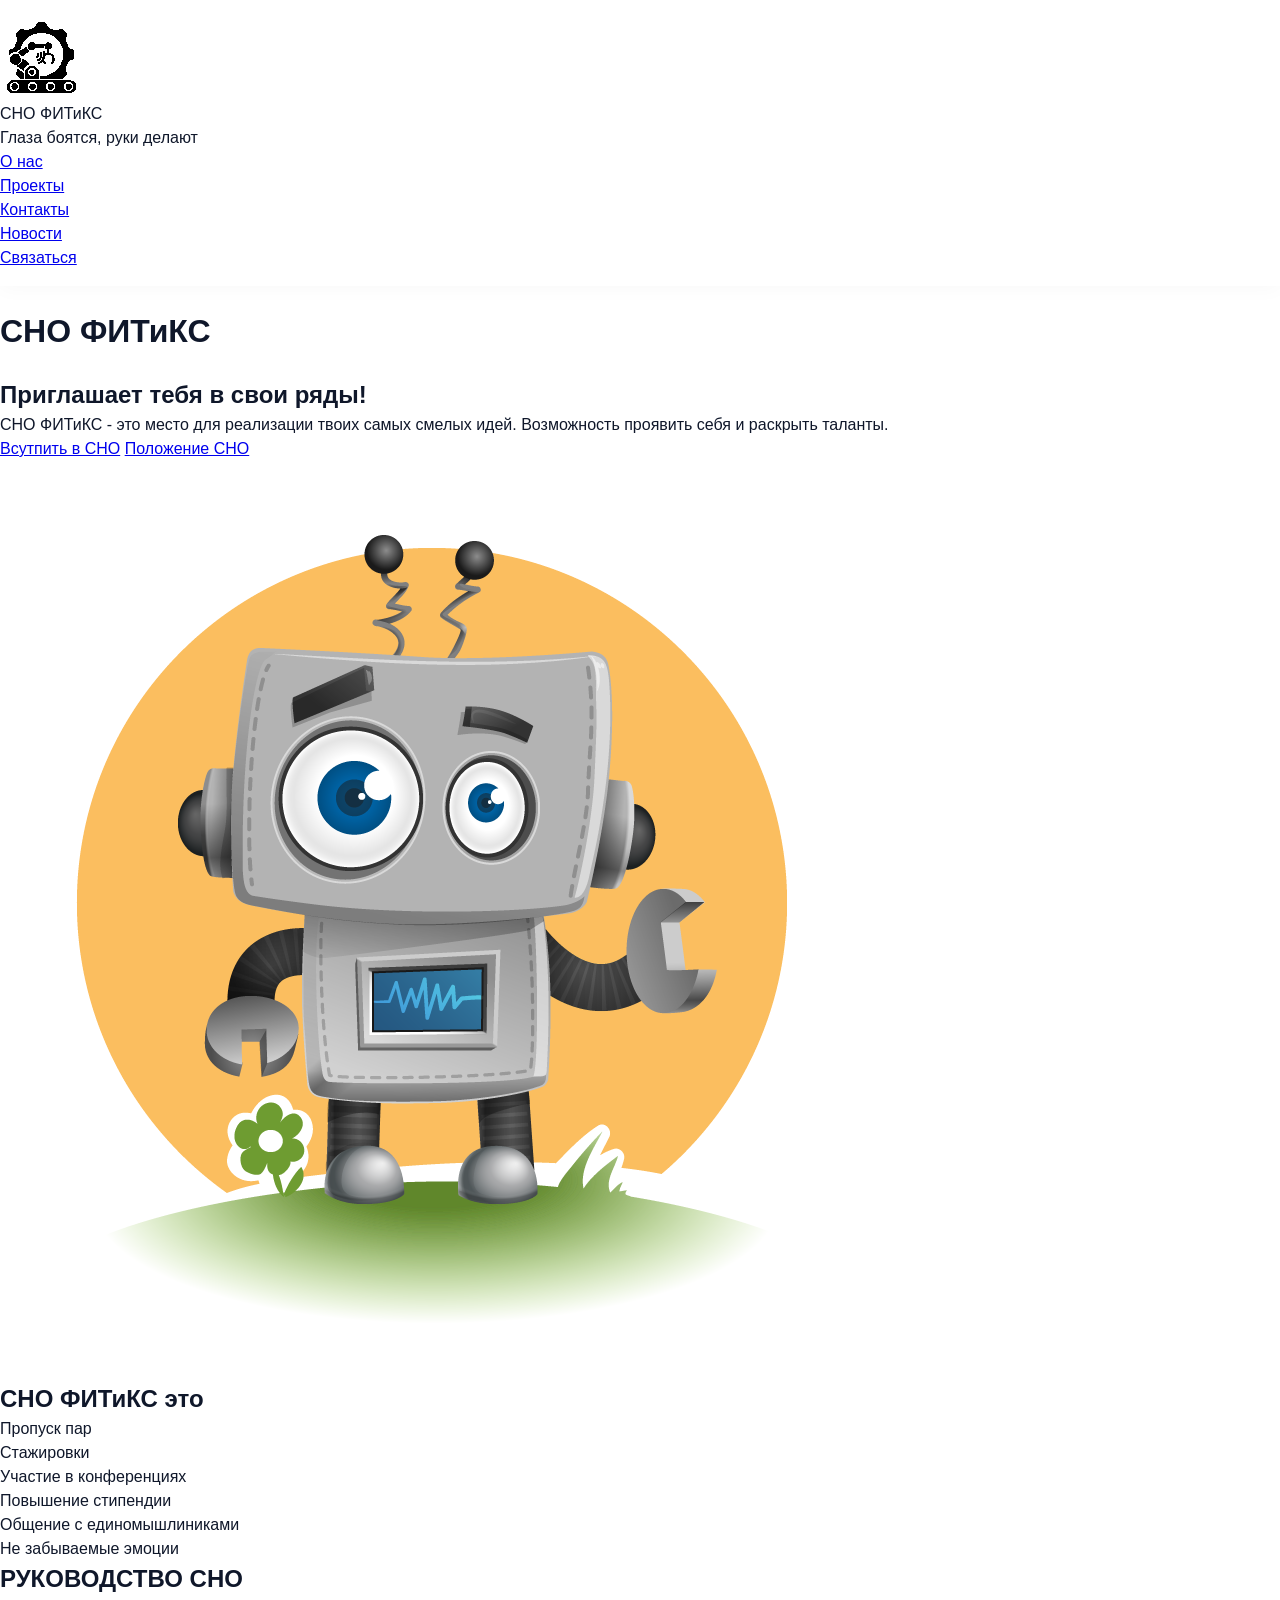
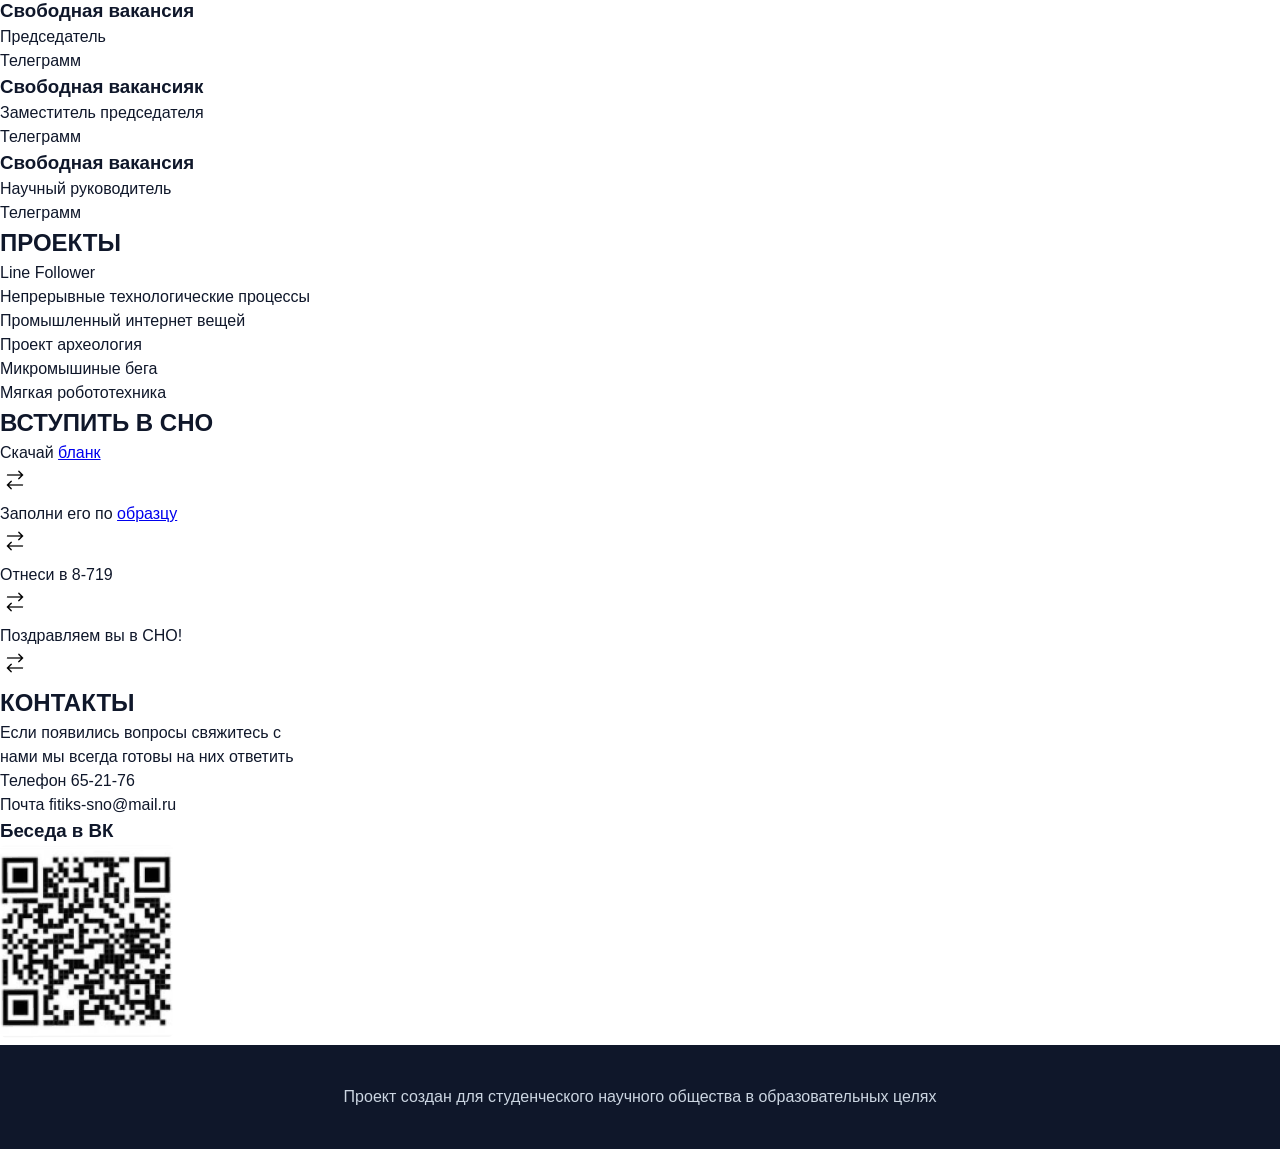
==== index.html @ ef4f088a "Update index.html" ====
<!DOCTYPE html>
<html lang="ru">
<head>
    <meta charset="UTF-8">
    <meta name="viewport" content="width=device-width, initial-scale=1.0">
    <link rel="preconnect" href="https://fonts.googleapis.com">
    <link rel="preconnect" href="https://fonts.gstatic.com" crossorigin>
    <link href="https://fonts.googleapis.com/css2?family=Roboto:wght@300;400;700&display=swap" rel="stylesheet">
    <link rel="stylesheet" href="./css/norm.css">
    <link rel="stylesheet" href="./css/style.css">
    <title>Главная</title>
</head>
<body>
    <div class="wrapper">
        <header class="header">
            <div class="header__contaier contaier">
                <div class="header__blok-logo">
                    <div class="header_blok-img">
                        <img src="./img/logo.png" alt="logo" class="header__logo">
                    </div>
                    <div class="header_blog-text">
                        <div class="header__spawn-one">СНО ФИТиКС</div>
                        <div class="header__spawn-two">Глаза боятся, руки делают</div>
                    </div>
                </div>
                <div class="header__menu" id="menu">
                      <nav class="header__nav" id="nav">
                        <ul class="header__item">
                            <li class="header__list"><a href="#aboutus" class="header__link">О нас</a></li>
                            <li class="header__list"><a href="#projects" class="header__link">Проекты</a></li>
                            <li class="header__list"><a href="#contact" class="header__link">Контакты</a></li>
                            <li class="header__list"><a href="https://vk.com/fitiks_omgtu" class="header__link">Новости</a></li>
                            <li class="header__list header__list-btn"><a href="#contact" class="header__link header__link-btn">Связаться</a></li>
                        </ul>
                      </nav>
                </div>
            </div>
        </header>
        <section class="subheader" >
            <div class="subheader__contaier contaier">
               <div class="subheader__content"> 
                <h1 class="subheader__heading-h1">СНО ФИТиКС</h1>
               <h2 class="subheader__heading-h2">Приглашает тебя в свои ряды!</h2>
               <p class="subheader__text">СНО ФИТиКС - это место для реализации твоих самых смелых идей. Возможность проявить себя и раскрыть таланты.</p>
               <div class="subheader__menu">
                <a href="#guide-sub" class="subheader__link">Всутпить в СНО</a>
                <a href="https://cloud.mail.ru/public/jK72/MTWwKhYtf" class="subheader__link subheader__sub-link">Положение СНО</a>
               </div>
            </div>
               <div class="subheader__blok-img">
                <img src="./img/Subheader/robot.png" alt="robot" class="subheader__img">
               </div>
            </div>
        </section>
        <main class="main">
            <section class="aboutus" id ="aboutus">
                <div class="aboutus__contaier contaier">
                    <h2 class="aboutus__heading-h2">СНО ФИТиКС это</h2>
                    <ul class="aboutus__item">
                        <li class="aboutus__list aboutus__list-fonsub">
                            <div class="aboutus__sub-list"> 
                                <div class="aboutus__list-text aboutus__list-texttwo aboutus__list-fonone" >Пропуск пар</div>
                                <div class="aboutus__list-text aboutus__list-textone">Стажировки</div>
                            </div>
                        </li>
                        <li class="aboutus__list aboutus__list-fonsub">
                            <div class="aboutus__sub-list"> 
                                <div class="aboutus__list-text aboutus__list-texttwo aboutus__list-fontwo" >Участие в конференциях</div>
                                <div class="aboutus__list-text aboutus__list-textone">Повышение стипендии</div>
                            </div>
                        </li>
                        <li class="aboutus__list aboutus__list-fonsub">
                            <div class="aboutus__sub-list"> 
                                <div class="aboutus__list-text aboutus__list-texttwo aboutus__list-fonhree" >Общение с единомышлиниками</div>
                                <div class="aboutus__list-text aboutus__list-textone">Не забываемые эмоции</div>
                            </div>
                        </li>
                    </div>
            </section>
            <section class="guide" id="guide">
                <div class="guide__contaier contaier">
                    <h2 class="aboutus__heading-h2 guide__heading-h2">РУКОВОДСТВО СНО</h2>
                    <ul class="guide__item">
                        <li class="guide__list">
                            <div class="guide__block-img"></div>
                            <h3 class="guide__heading-h3">Свободная вакансия</h3>
                            <div class="guide__text-name">Председатель</div>
                            <div class="guide__text-nuber">Телеграмм</div>

                        </li>
                        <li class="guide__list">
                            <div class="guide__block-img"></div>
                            <h3 class="guide__heading-h3">Свободная вакансияк</h3>
                            <div class="guide__text-name">Заместитель председателя</div>
                            <div class="guide__text-nuber">Телеграмм </div>
                        </li>
                        <li class="guide__list">
                            <div class="guide__block-img"></div>
                            <h3 class="guide__heading-h3">Свободная вакансия</h3>
                            <div class="guide__text-name">Научный руководитель</div>
                            <div class="guide__text-nuber">Телеграмм </div>
                        </li>
                    </ul>
                </div>
            </section>
            <section class="projects" id = "projects">
                <div class="projects__contaier contaier">
                    <h2 class="aboutus__heading-h2 projects__heading-h2">ПРОЕКТЫ</h2>
                    <ul class="projects__item">
                        <li class="projects__list">
                            <div class="projects__list-blok projects__list-blok-one">
                                Line Follower
                            </div>
                        </li>
                        <li class="projects__list">
                            <div class="projects__list-blok projects__list-blok-two">
                                Непрерывные технологические процессы
                            </div>
                        </li>
                        <li class="projects__list">
                            <div class="projects__list-blok projects__list-blok-three">
                                Промышленный интернет вещей
                            </div>
                        </li>
                        <li class="projects__list">
                            <div class="projects__list-blok projects__list-blok-four">
                                Проект археология
                            </div>
                        </li>
                        <li class="projects__list">
                            <div class="projects__list-blok projects__list-blok-five">
                                Микромышиные бега
                            </div>
                        </li>
                        <li class="projects__list">
                            <div class="projects__list-blok projects__list-blok-six">
                                Мягкая робототехника
                            </div>
                        </li>
                    </ul>

                </div>
            </section>
            <section class="guide-sub" id="guide-sub">
                <div class="contaier">
                    <h2 class="aboutus__heading-h2 guide-sub__heading-h2">ВСТУПИТЬ В СНО</h2>
                </div>
                <div class="guide-sub__nav">
                    <div class="guide-sub__blok">
                        <div class="guide-sub__subblok guide__subblock-one">
                            <div class="guide-sub__contaier contaier">
                                <div class="guide-sub__text">
                                    Скачай <a href="https://cloud.mail.ru/public/3ztb/wz8PmjiMn" class="guide-sub__spawn guide-sub__spawn-anim">бланк</a>   
                                </div>
                                <div class="guide-sub__blok-img">
                                    <img src="./icon/right-left.png" alt="swap" class="guide-sub__img">
                                </div>
                            </div>
                        </div>
                    </div>
                    <div class="guide-sub__blok guide__block-two">
                        <div class="guide-sub__subblok  guide__subblock-two">
                            <div class="guide-sub__contaier contaier">
                                <div class="guide-sub__text">
                                    Заполни его по <a href="https://cloud.mail.ru/public/dGx5/VdKFzLBAL" class="guide-sub__spawn guide-sub__spawn-anim">образцу</a>
                                </div>
                                <div class="guide-sub__blok-img-two">
                                    <img src="./icon/right-left.png" alt="swap" class="guide-sub__img">
                                </div>
                            </div>
                        </div>
                    </div>
                    <div class="guide-sub__blok">
                        <div class="guide-sub__subblok guide__subblock-one">
                            <div class="guide-sub__contaier contaier">
                                <div class="guide-sub__text">
                                    Отнеси в <spawn class="guide-sub__spawn guide-sub__spawn">8-719</spawn>   
                                </div>
                                <div class="guide-sub__blok-img">
                                    <img src="./icon/right-left.png" alt="swap" class="guide-sub__img">
                                </div>
                            </div>
                        </div>
                    </div>
                    <div class="guide-sub__blok guide__block-two">
                        <div class="guide-sub__subblok guide__subblock-two">
                            <div class="guide-sub__contaier contaier">
                                <div class="guide-sub__text">
                                    Поздравляем вы <spawn class="guide-sub__spawn"> в СНО!</spawn>  
                                </div>
                                <div class="guide-sub__blok-img-two">
                                    <img src="./icon/right-left.png" alt="swap" class="guide-sub__img">
                                </div>
                            </div>
                        </div>
                    </div>
                </div>
            </section>
            <section class="contact" id ="contact">
                <div class="contact__contaier contaier">
                    <h2 class="aboutus__heading-h2 contact__heading-h2">КОНТАКТЫ</h2>
                    <p class="contact__text">Если появились вопросы свяжитесь с<br> нами мы всегда готовы на них ответить</p>
                    <div class="contact__text">Телефон 65-21-76</div>
                    <div class="contact__text">Почта fitiks-sno@mail.ru</div>
                    <h3 class="contact__heading-h3">Беседа в ВК</h3>
                    <div class="contact__blok-img">
                        <img src="./img/Link.png" alt="link" class="contact__img">
                    </div>
                </div>
            </section>
        </main>
        <footer class="footer">
            <div class="footer__contaier contaier">
                <div class="footer__text">Проект создан для студенческого научного общества в образовательных целях</div>
            </div>
        </footer> 
    </div>
    <script src="./js/script.js"></script>
</body>
</html>
---- css/norm.css ----
/*! normalize.css v8.0.1 | MIT License | github.com/necolas/normalize.css */

/* Document
   ========================================================================== */

/**
 * 1. Correct the line height in all browsers.
 * 2. Prevent adjustments of font size after orientation changes in iOS.
 */

 html {
    line-height: 1.15; /* 1 */
    -webkit-text-size-adjust: 100%; /* 2 */
  }
  
  /* Sections
     ========================================================================== */
  
  /**
   * Remove the margin in all browsers.
   */
  
  body {
    margin: 0;
  }
  
  /**
   * Render the `main` element consistently in IE.
   */
  
  main {
    display: block;
  }
  
  /**
   * Correct the font size and margin on `h1` elements within `section` and
   * `article` contexts in Chrome, Firefox, and Safari.
   */
  
  h1 {
    font-size: 2em;
    margin: 0.67em 0;
  }
  
  /* Grouping content
     ========================================================================== */
  
  /**
   * 1. Add the correct box sizing in Firefox.
   * 2. Show the overflow in Edge and IE.
   */
  
  hr {
    box-sizing: content-box; /* 1 */
    height: 0; /* 1 */
    overflow: visible; /* 2 */
  }
  
  /**
   * 1. Correct the inheritance and scaling of font size in all browsers.
   * 2. Correct the odd `em` font sizing in all browsers.
   */
  
  pre {
    font-family: monospace, monospace; /* 1 */
    font-size: 1em; /* 2 */
  }
  
  /* Text-level semantics
     ========================================================================== */
  
  /**
   * Remove the gray background on active links in IE 10.
   */
  
  a {
    background-color: transparent;
  }
  
  /**
   * 1. Remove the bottom border in Chrome 57-
   * 2. Add the correct text decoration in Chrome, Edge, IE, Opera, and Safari.
   */
  
  abbr[title] {
    border-bottom: none; /* 1 */
    text-decoration: underline; /* 2 */
    text-decoration: underline dotted; /* 2 */
  }
  
  /**
   * Add the correct font weight in Chrome, Edge, and Safari.
   */
  
  b,
  strong {
    font-weight: bolder;
  }
  
  /**
   * 1. Correct the inheritance and scaling of font size in all browsers.
   * 2. Correct the odd `em` font sizing in all browsers.
   */
  
  code,
  kbd,
  samp {
    font-family: monospace, monospace; /* 1 */
    font-size: 1em; /* 2 */
  }
  
  /**
   * Add the correct font size in all browsers.
   */
  
  small {
    font-size: 80%;
  }
  
  /**
   * Prevent `sub` and `sup` elements from affecting the line height in
   * all browsers.
   */
  
  sub,
  sup {
    font-size: 75%;
    line-height: 0;
    position: relative;
    vertical-align: baseline;
  }
  
  sub {
    bottom: -0.25em;
  }
  
  sup {
    top: -0.5em;
  }
  
  /* Embedded content
     ========================================================================== */
  
  /**
   * Remove the border on images inside links in IE 10.
   */
  
  img {
    border-style: none;
  }
  
  /* Forms
     ========================================================================== */
  
  /**
   * 1. Change the font styles in all browsers.
   * 2. Remove the margin in Firefox and Safari.
   */
  
  button,
  input,
  optgroup,
  select,
  textarea {
    font-family: inherit; /* 1 */
    font-size: 100%; /* 1 */
    line-height: 1.15; /* 1 */
    margin: 0; /* 2 */
  }
  
  /**
   * Show the overflow in IE.
   * 1. Show the overflow in Edge.
   */
  
  button,
  input { /* 1 */
    overflow: visible;
  }
  
  /**
   * Remove the inheritance of text transform in Edge, Firefox, and IE.
   * 1. Remove the inheritance of text transform in Firefox.
   */
  
  button,
  select { /* 1 */
    text-transform: none;
  }
  
  /**
   * Correct the inability to style clickable types in iOS and Safari.
   */
  
  button,
  [type="button"],
  [type="reset"],
  [type="submit"] {
    -webkit-appearance: button;
  }
  
  /**
   * Remove the inner border and padding in Firefox.
   */
  
  button::-moz-focus-inner,
  [type="button"]::-moz-focus-inner,
  [type="reset"]::-moz-focus-inner,
  [type="submit"]::-moz-focus-inner {
    border-style: none;
    padding: 0;
  }
  
  /**
   * Restore the focus styles unset by the previous rule.
   */
  
  button:-moz-focusring,
  [type="button"]:-moz-focusring,
  [type="reset"]:-moz-focusring,
  [type="submit"]:-moz-focusring {
    outline: 1px dotted ButtonText;
  }
  
  /**
   * Correct the padding in Firefox.
   */
  
  fieldset {
    padding: 0.35em 0.75em 0.625em;
  }
  
  /**
   * 1. Correct the text wrapping in Edge and IE.
   * 2. Correct the color inheritance from `fieldset` elements in IE.
   * 3. Remove the padding so developers are not caught out when they zero out
   *    `fieldset` elements in all browsers.
   */
  
  legend {
    box-sizing: border-box; /* 1 */
    color: inherit; /* 2 */
    display: table; /* 1 */
    max-width: 100%; /* 1 */
    padding: 0; /* 3 */
    white-space: normal; /* 1 */
  }
  
  /**
   * Add the correct vertical alignment in Chrome, Firefox, and Opera.
   */
  
  progress {
    vertical-align: baseline;
  }
  
  /**
   * Remove the default vertical scrollbar in IE 10+.
   */
  
  textarea {
    overflow: auto;
  }
  
  /**
   * 1. Add the correct box sizing in IE 10.
   * 2. Remove the padding in IE 10.
   */
  
  [type="checkbox"],
  [type="radio"] {
    box-sizing: border-box; /* 1 */
    padding: 0; /* 2 */
  }
  
  /**
   * Correct the cursor style of increment and decrement buttons in Chrome.
   */
  
  [type="number"]::-webkit-inner-spin-button,
  [type="number"]::-webkit-outer-spin-button {
    height: auto;
  }
  
  /**
   * 1. Correct the odd appearance in Chrome and Safari.
   * 2. Correct the outline style in Safari.
   */
  
  [type="search"] {
    -webkit-appearance: textfield; /* 1 */
    outline-offset: -2px; /* 2 */
  }
  
  /**
   * Remove the inner padding in Chrome and Safari on macOS.
   */
  
  [type="search"]::-webkit-search-decoration {
    -webkit-appearance: none;
  }
  
  /**
   * 1. Correct the inability to style clickable types in iOS and Safari.
   * 2. Change font properties to `inherit` in Safari.
   */
  
  ::-webkit-file-upload-button {
    -webkit-appearance: button; /* 1 */
    font: inherit; /* 2 */
  }
  
  /* Interactive
     ========================================================================== */
  
  /*
   * Add the correct display in Edge, IE 10+, and Firefox.
   */
  
  details {
    display: block;
  }
  
  /*
   * Add the correct display in all browsers.
   */
  
  summary {
    display: list-item;
  }
  
  /* Misc
     ========================================================================== */
  
  /**
   * Add the correct display in IE 10+.
   */
  
  template {
    display: none;
  }
  
  /**
   * Add the correct display in IE 10.
   */
  
  [hidden] {
    display: none;
  }
---- css/style.css ----
/* ----- RESET & GLOBAL ----- */
* {
    margin: 0;
    padding: 0;
    box-sizing: border-box;
}

html {
    scroll-behavior: smooth;
}

body {
    font-family: 'Inter', sans-serif;
    background: #ffffff;
    color: #0f172a;
    line-height: 1.5;
    overflow-x: hidden;
}

.container {
    max-width: 1280px;
    margin: 0 auto;
    padding: 0 24px;
}

.wrapper {
    display: flex;
    flex-direction: column;
    min-height: 100vh;
}

/* ----- HEADER (sticky + burger) ----- */
.header {
    position: sticky;
    top: 0;
    z-index: 1000;
    background: rgba(255, 255, 255, 0.96);
    backdrop-filter: blur(8px);
    box-shadow: 0 2px 20px rgba(0, 0, 0, 0.03);
    padding: 16px 0;
}

.header .container {
    display: flex;
    align-items: center;
    justify-content: space-between;
}

.logo-wrapper {
    display: flex;
    align-items: center;
    gap: 12px;
}

.logo-icon {
    background: #f2af2c;
    width: 48px;
    height: 48px;
    border-radius: 30px;
    display: flex;
    align-items: center;
    justify-content: center;
    font-size: 24px;
    color: #0f172a;
    box-shadow: 0 6px 12px -6px rgba(0, 0, 0, 0.1);
}

.logo-text h1 {
    font-size: 1.5rem;
    font-weight: 700;
    letter-spacing: -0.3px;
}

.logo-text p {
    font-size: 0.75rem;
    font-weight: 500;
    color: #475569;
}

.nav-menu {
    display: flex;
    gap: 28px;
    align-items: center;
}

.nav-link {
    font-weight: 500;
    color: #1e293b;
    font-size: 1rem;
    transition: 0.2s;
}

.nav-link:hover {
    color: #f2af2c;
}

.nav-link.cta {
    background: #f2af2c;
    padding: 8px 20px;
    border-radius: 40px;
    color: #0f172a;
    font-weight: 600;
    box-shadow: 0 2px 6px rgba(0, 0, 0, 0.05);
}

.nav-link.cta:hover {
    background: #e09d1a;
    transform: translateY(-2px);
}

/* burger */
.burger {
    display: none;
    flex-direction: column;
    cursor: pointer;
    gap: 5px;
}

.burger span {
    width: 26px;
    height: 2.5px;
    background: #0f172a;
    border-radius: 4px;
    transition: 0.2s;
}

/* hero */
.hero {
    background: linear-gradient(135deg, #fef9f0 0%, #f2f7fc 100%);
    padding: 60px 0 50px;
}

.hero-grid {
    display: flex;
    align-items: center;
    gap: 48px;
    flex-wrap: wrap;
}

.hero-content {
    flex: 1.2;
}

.hero-badge {
    background: rgba(242, 175, 44, 0.15);
    display: inline-block;
    padding: 6px 16px;
    border-radius: 40px;
    font-size: 0.85rem;
    font-weight: 600;
    color: #b87c10;
    margin-bottom: 20px;
}

.hero-content h1 {
    font-size: 3.5rem;
    font-weight: 800;
    background: linear-gradient(135deg, #0f172a, #334155);
    -webkit-background-clip: text;
    background-clip: text;
    color: transparent;
    margin-bottom: 12px;
}

.hero-content h2 {
    font-size: 1.8rem;
    font-weight: 600;
    margin-bottom: 20px;
    color: #1e293b;
}

.hero-text {
    max-width: 500px;
    color: #334155;
    margin-bottom: 32px;
    font-size: 1.05rem;
}

.btn-group {
    display: flex;
    flex-wrap: wrap;
    gap: 16px;
}

.btn {
    display: inline-block;
    padding: 12px 28px;
    border-radius: 40px;
    font-weight: 600;
    transition: 0.2s;
}

.btn-primary {
    background: #f2af2c;
    color: #0f172a;
    box-shadow: 0 4px 8px rgba(0, 0, 0, 0.05);
}

.btn-primary:hover {
    background: #e09d1a;
    transform: translateY(-3px);
    box-shadow: 0 12px 20px -8px rgba(242, 175, 44, 0.4);
}

.btn-outline {
    border: 2px solid #cbd5e1;
    color: #1e293b;
    background: white;
}

.btn-outline:hover {
    border-color: #f2af2c;
    background: rgba(242, 175, 44, 0.05);
}

.hero-image {
    flex: 0.9;
    text-align: center;
}

.hero-image img {
    max-width: 100%;
    filter: drop-shadow(0 20px 25px -12px rgba(0, 0, 0, 0.15));
}

/* section titles */
.section {
    padding: 80px 0;
}

.section-wrap {
    text-align: center;
    margin-bottom: 48px;
}

.section-title {
    font-size: 2.2rem;
    font-weight: 700;
    display: inline-block;
    padding-bottom: 12px;
    position: relative;
}

.section-title::after {
    content: '';
    position: absolute;
    bottom: 0;
    left: 50%;
    transform: translateX(-50%);
    width: 70px;
    height: 4px;
    background: #f2af2c;
    border-radius: 4px;
}

/* flip cards */
.cards-grid {
    display: flex;
    flex-wrap: wrap;
    gap: 30px;
    justify-content: center;
}

.flip-card {
    background-color: transparent;
    width: 100%;
    max-width: 340px;
    height: 380px;
    perspective: 1200px;
    cursor: pointer;
}

.flip-inner {
    position: relative;
    width: 100%;
    height: 100%;
    transition: transform 0.5s cubic-bezier(0.23, 1, 0.32, 1);
    transform-style: preserve-3d;
    border-radius: 32px;
}

.flip-card:hover .flip-inner {
    transform: rotateY(180deg);
}

.flip-front, .flip-back {
    position: absolute;
    width: 100%;
    height: 100%;
    backface-visibility: hidden;
    border-radius: 32px;
    display: flex;
    flex-direction: column;
    align-items: center;
    justify-content: center;
    text-align: center;
    padding: 24px;
    box-shadow: 0 20px 30px -12px rgba(0, 0, 0, 0.1);
}

.flip-front {
    background-size: cover;
    background-position: center;
    color: white;
    font-weight: 700;
    font-size: 1.5rem;
    text-shadow: 0 2px 10px rgba(0, 0, 0, 0.5);
}

.flip-front span {
    background: rgba(0, 0, 0, 0.55);
    padding: 12px 20px;
    border-radius: 48px;
    backdrop-filter: blur(4px);
}

.flip-back {
    background: linear-gradient(145deg, #ffffff, #fef7e8);
    transform: rotateY(180deg);
    color: #1e293b;
    gap: 12px;
}

.flip-back i {
    font-size: 2.5rem;
    color: #f2af2c;
    margin-bottom: 8px;
}

/* guide section */
.guide-section {
    background: #f8fafc;
    border-radius: 48px;
    margin: 0 0 40px 0;
}

.guide-grid {
    display: flex;
    flex-wrap: wrap;
    gap: 40px;
    justify-content: center;
}

.guide-card {
    background: white;
    border-radius: 36px;
    padding: 32px 20px;
    text-align: center;
    width: 260px;
    transition: 0.25s;
    box-shadow: 0 8px 20px rgba(0, 0, 0, 0.03);
    border: 1px solid #eef2ff;
}

.guide-card:hover {
    transform: translateY(-8px);
    box-shadow: 0 20px 30px -12px rgba(0, 0, 0, 0.1);
}

.avatar-placeholder {
    width: 110px;
    height: 110px;
    background: #eef2ff;
    border-radius: 100%;
    margin: 0 auto 20px;
    display: flex;
    align-items: center;
    justify-content: center;
    color: #94a3b8;
}

.guide-role {
    font-weight: 500;
    margin: 12px 0 16px;
    color: #475569;
}

.guide-contact {
    display: inline-flex;
    align-items: center;
    gap: 8px;
    background: #eef2ff;
    padding: 8px 16px;
    border-radius: 40px;
    color: #0f172a;
    font-size: 0.85rem;
    font-weight: 500;
}

.guide-contact:hover {
    background: #f2af2c;
    color: white;
}

/* projects grid */
.projects-grid {
    display: flex;
    flex-wrap: wrap;
    gap: 30px;
    justify-content: center;
}

.project-card {
    background: white;
    border-radius: 28px;
    padding: 32px 20px;
    width: 300px;
    text-align: center;
    transition: 0.25s;
    border: 1px solid #f1f5f9;
    box-shadow: 0 4px 12px rgba(0, 0, 0, 0.02);
}

.project-card i {
    font-size: 2.8rem;
    color: #f2af2c;
    margin-bottom: 20px;
}

.project-card h3 {
    font-size: 1.35rem;
    margin-bottom: 12px;
}

.project-card:hover {
    transform: translateY(-6px);
    box-shadow: 0 20px 25px -12px rgba(0, 0, 0, 0.1);
    border-color: #f2af2c30;
}

/* steps to join */
.join-steps {
    background: linear-gradient(120deg, #fff6e8, #ffffff);
    border-radius: 48px;
    margin: 20px 0;
}

.steps-sub {
    text-align: center;
    font-size: 1.1rem;
    color: #475569;
    margin-top: 8px;
}

.steps-container {
    display: flex;
    flex-wrap: wrap;
    justify-content: center;
    gap: 40px;
    margin-top: 40px;
}

.step-item {
    background: white;
    border-radius: 32px;
    padding: 30px 20px;
    text-align: center;
    width: 240px;
    position: relative;
    box-shadow: 0 10px 20px -5px rgba(0, 0, 0, 0.05);
    transition: 0.2s;
}

.step-number {
    position: absolute;
    top: -15px;
    left: -15px;
    background: #f2af2c;
    width: 40px;
    height: 40px;
    border-radius: 40px;
    display: flex;
    align-items: center;
    justify-content: center;
    font-weight: 800;
    font-size: 1.3rem;
    color: #0f172a;
    box-shadow: 0 4px 8px rgba(0, 0, 0, 0.1);
}

.step-item i {
    font-size: 2.4rem;
    color: #f2af2c;
    margin: 16px 0;
}

.step-item h3 {
    margin-bottom: 12px;
}

.step-link {
    color: #f2af2c;
    font-weight: 600;
    border-bottom: 2px solid transparent;
}

.step-link:hover {
    border-bottom-color: #f2af2c;
}

/* contact */
.contact-container {
    text-align: center;
}

.contact-text {
    font-size: 1.1rem;
    margin-bottom: 30px;
    color: #334155;
}

.contact-details {
    background: #f8fafc;
    border-radius: 48px;
    padding: 28px 24px;
    display: inline-block;
    text-align: left;
    margin-top: 20px;
}

.contact-details p {
    margin: 12px 0;
    font-size: 1.05rem;
}

.contact-details i {
    width: 32px;
    color: #f2af2c;
}

.contact-icon {
    margin-top: 36px;
    font-size: 3rem;
    color: #e2e8f0;
}

/* footer */
.footer {
    background: #0f172a;
    color: #cbd5e1;
    padding: 40px 0;
    text-align: center;
    margin-top: auto;
}

.footer-content p {
    font-size: 0.85rem;
}

.footer-copy {
    margin-top: 12px;
    opacity: 0.7;
}

/* ----- АДАПТИВ (mobile) ----- */
@media screen and (max-width: 992px) {
    .hero-content h1 { font-size: 2.8rem; }
    .hero-content h2 { font-size: 1.5rem; }
}

@media screen and (max-width: 768px) {
    .burger {
        display: flex;
    }
    .nav-menu {
        position: fixed;
        top: 80px;
        left: -100%;
        flex-direction: column;
        background: white;
        width: 80%;
        height: calc(100vh - 80px);
        padding: 40px 20px;
        gap: 32px;
        box-shadow: 4px 0 20px rgba(0, 0, 0, 0.05);
        transition: 0.3s;
        backdrop-filter: blur(0);
        z-index: 999;
    }
    .nav-menu.active {
        left: 0;
    }
    .burger.active span:nth-child(1) {
        transform: rotate(45deg) translate(5px, 5px);
    }
    .burger.active span:nth-child(2) {
        opacity: 0;
    }
    .burger.active span:nth-child(3) {
        transform: rotate(-45deg) translate(5px, -5px);
    }
    .hero-grid {
        flex-direction: column;
        text-align: center;
    }
    .hero-text {
        margin-left: auto;
        margin-right: auto;
    }
    .btn-group {
        justify-content: center;
    }
    .section {
        padding: 60px 0;
    }
    .section-title {
        font-size: 1.8rem;
    }
}

@media screen and (max-width: 576px) {
    .container {
        padding: 0 20px;
    }
    .flip-card {
        max-width: 280px;
        height: 340px;
    }
    .project-card {
        width: 100%;
    }
    .steps-container {
        gap: 24px;
    }
    .step-item {
        width: 100%;
        max-width: 260px;
    }
}
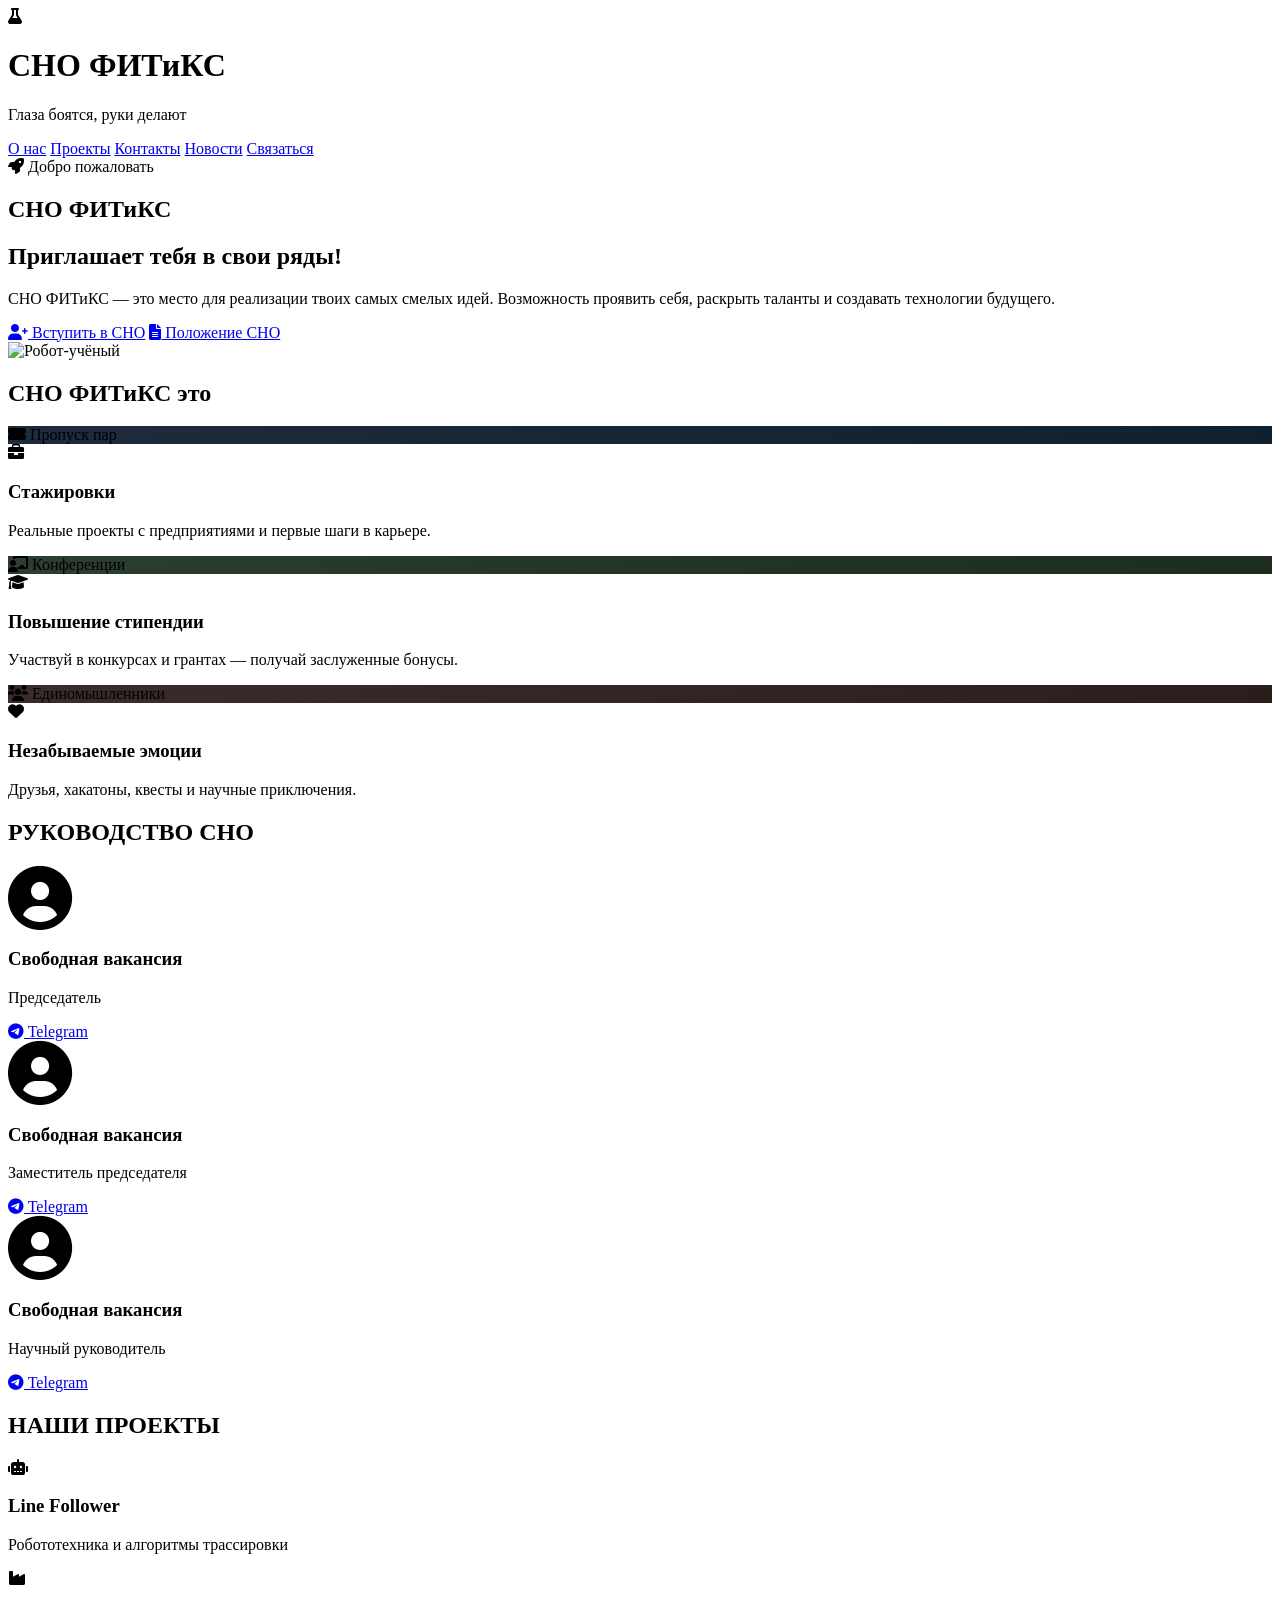
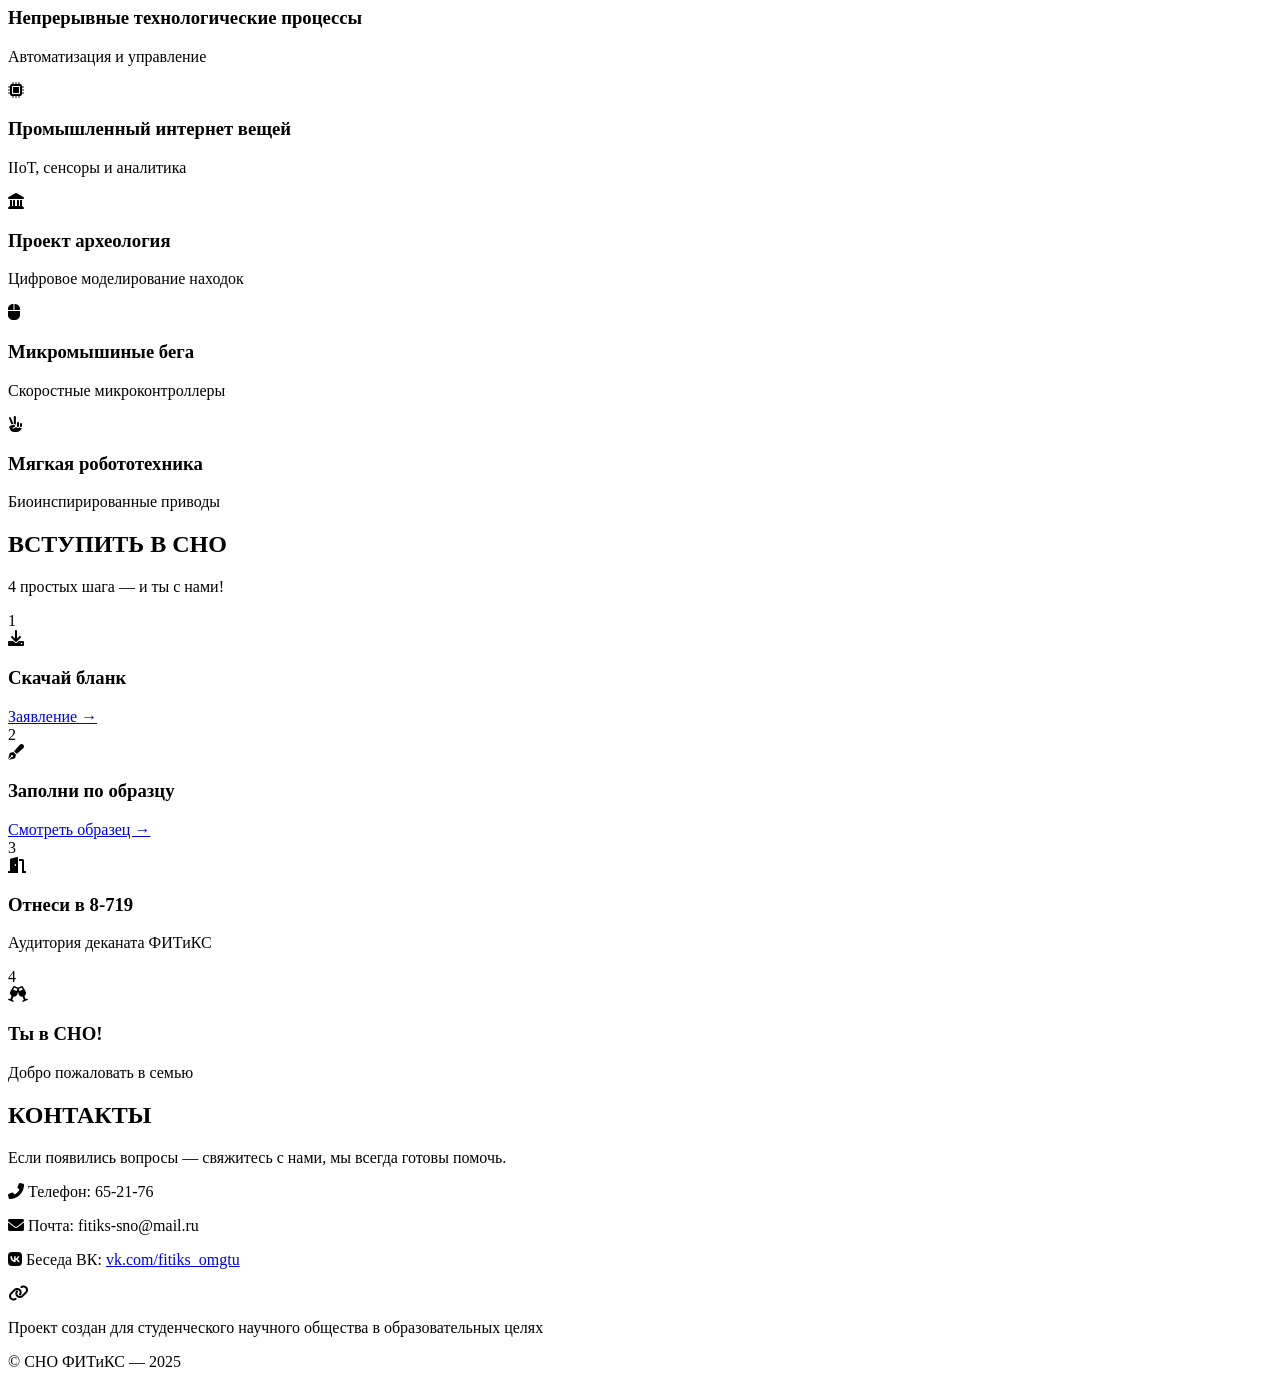
==== commit 8e2699f3: "Update index.html" ====
--- a/index.html
+++ b/index.html
@@ -2,219 +2,233 @@
 <html lang="ru">
 <head>
     <meta charset="UTF-8">
-    <meta name="viewport" content="width=device-width, initial-scale=1.0">
-    <link rel="preconnect" href="https://fonts.googleapis.com">
-    <link rel="preconnect" href="https://fonts.gstatic.com" crossorigin>
-    <link href="https://fonts.googleapis.com/css2?family=Roboto:wght@300;400;700&display=swap" rel="stylesheet">
-    <link rel="stylesheet" href="./css/norm.css">
-    <link rel="stylesheet" href="./css/style.css">
-    <title>Главная</title>
+    <meta name="viewport" content="width=device-width, initial-scale=1.0, user-scalable=yes">
+    <title>СНО ФИТиКС — студенческое научное общество</title>
+    <!-- Fonts & Icons -->
+    <link href="https://fonts.googleapis.com/css2?family=Inter:opsz,wght@14..32,300;14..32,400;14..32,500;14..32,600;14..32,700;14..32,800&display=swap" rel="stylesheet">
+    <link rel="stylesheet" href="https://cdnjs.cloudflare.com/ajax/libs/font-awesome/6.0.0-beta3/css/all.min.css">
+    <!-- Main CSS -->
+    <link rel="stylesheet" href="style.css">
 </head>
 <body>
-    <div class="wrapper">
-        <header class="header">
-            <div class="header__contaier contaier">
-                <div class="header__blok-logo">
-                    <div class="header_blok-img">
-                        <img src="./img/logo.png" alt="logo" class="header__logo">
+
+<div class="wrapper">
+    <!-- ШАПКА (sticky + бургер) -->
+    <header class="header" id="header">
+        <div class="container">
+            <div class="logo-wrapper">
+                <div class="logo-icon">
+                    <i class="fas fa-flask"></i>
+                </div>
+                <div class="logo-text">
+                    <h1>СНО ФИТиКС</h1>
+                    <p>Глаза боятся, руки делают</p>
+                </div>
+            </div>
+            <div class="burger" id="burgerBtn">
+                <span></span><span></span><span></span>
+            </div>
+            <nav class="nav-menu" id="navMenu">
+                <a href="#about" class="nav-link">О нас</a>
+                <a href="#projects" class="nav-link">Проекты</a>
+                <a href="#contact" class="nav-link">Контакты</a>
+                <a href="https://vk.com/fitiks_omgtu" class="nav-link" target="_blank">Новости</a>
+                <a href="#contact" class="nav-link cta">Связаться</a>
+            </nav>
+        </div>
+    </header>
+
+    <!-- ГЕРОЙ -->
+    <section class="hero">
+        <div class="container hero-grid">
+            <div class="hero-content">
+                <div class="hero-badge"><i class="fas fa-rocket"></i> Добро пожаловать</div>
+                <h1>СНО ФИТиКС</h1>
+                <h2>Приглашает тебя в свои ряды!</h2>
+                <p class="hero-text">СНО ФИТиКС — это место для реализации твоих самых смелых идей. Возможность проявить себя, раскрыть таланты и создавать технологии будущего.</p>
+                <div class="btn-group">
+                    <a href="#howtojoin" class="btn btn-primary"><i class="fas fa-user-plus"></i> Вступить в СНО</a>
+                    <a href="https://cloud.mail.ru/public/jK72/MTWwKhYtf" class="btn btn-outline" target="_blank"><i class="fas fa-file-alt"></i> Положение СНО</a>
+                </div>
+            </div>
+            <div class="hero-image">
+                <img src="https://cdn-icons-png.flaticon.com/512/2933/2933244.png" alt="Робот-учёный" loading="lazy">
+            </div>
+        </div>
+    </section>
+
+    <!-- СЕКЦИЯ "СНО ФИТиКС ЭТО" (флип-карточки) -->
+    <section class="section" id="about">
+        <div class="container">
+            <div class="section-wrap">
+                <h2 class="section-title">СНО ФИТиКС это</h2>
+            </div>
+            <div class="cards-grid">
+                <!-- карточка 1 -->
+                <div class="flip-card">
+                    <div class="flip-inner">
+                        <div class="flip-front" style="background-image: linear-gradient(135deg, #1e2b3c, #0f212e);">
+                            <span><i class="fas fa-ticket-alt"></i> Пропуск пар</span>
+                        </div>
+                        <div class="flip-back">
+                            <i class="fas fa-briefcase"></i>
+                            <h3>Стажировки</h3>
+                            <p>Реальные проекты с предприятиями и первые шаги в карьере.</p>
+                        </div>
                     </div>
-                    <div class="header_blog-text">
-                        <div class="header__spawn-one">СНО ФИТиКС</div>
-                        <div class="header__spawn-two">Глаза боятся, руки делают</div>
+                </div>
+                <!-- карточка 2 -->
+                <div class="flip-card">
+                    <div class="flip-inner">
+                        <div class="flip-front" style="background-image: linear-gradient(135deg, #2c3e2f, #1c2c1f);">
+                            <span><i class="fas fa-chalkboard-user"></i> Конференции</span>
+                        </div>
+                        <div class="flip-back">
+                            <i class="fas fa-graduation-cap"></i>
+                            <h3>Повышение стипендии</h3>
+                            <p>Участвуй в конкурсах и грантах — получай заслуженные бонусы.</p>
+                        </div>
                     </div>
                 </div>
-                <div class="header__menu" id="menu">
-                      <nav class="header__nav" id="nav">
-                        <ul class="header__item">
-                            <li class="header__list"><a href="#aboutus" class="header__link">О нас</a></li>
-                            <li class="header__list"><a href="#projects" class="header__link">Проекты</a></li>
-                            <li class="header__list"><a href="#contact" class="header__link">Контакты</a></li>
-                            <li class="header__list"><a href="https://vk.com/fitiks_omgtu" class="header__link">Новости</a></li>
-                            <li class="header__list header__list-btn"><a href="#contact" class="header__link header__link-btn">Связаться</a></li>
-                        </ul>
-                      </nav>
-                </div>
-            </div>
-        </header>
-        <section class="subheader" >
-            <div class="subheader__contaier contaier">
-               <div class="subheader__content"> 
-                <h1 class="subheader__heading-h1">СНО ФИТиКС</h1>
-               <h2 class="subheader__heading-h2">Приглашает тебя в свои ряды!</h2>
-               <p class="subheader__text">СНО ФИТиКС - это место для реализации твоих самых смелых идей. Возможность проявить себя и раскрыть таланты.</p>
-               <div class="subheader__menu">
-                <a href="#guide-sub" class="subheader__link">Всутпить в СНО</a>
-                <a href="https://cloud.mail.ru/public/jK72/MTWwKhYtf" class="subheader__link subheader__sub-link">Положение СНО</a>
-               </div>
-            </div>
-               <div class="subheader__blok-img">
-                <img src="./img/Subheader/robot.png" alt="robot" class="subheader__img">
-               </div>
-            </div>
-        </section>
-        <main class="main">
-            <section class="aboutus" id ="aboutus">
-                <div class="aboutus__contaier contaier">
-                    <h2 class="aboutus__heading-h2">СНО ФИТиКС это</h2>
-                    <ul class="aboutus__item">
-                        <li class="aboutus__list aboutus__list-fonsub">
-                            <div class="aboutus__sub-list"> 
-                                <div class="aboutus__list-text aboutus__list-texttwo aboutus__list-fonone" >Пропуск пар</div>
-                                <div class="aboutus__list-text aboutus__list-textone">Стажировки</div>
-                            </div>
-                        </li>
-                        <li class="aboutus__list aboutus__list-fonsub">
-                            <div class="aboutus__sub-list"> 
-                                <div class="aboutus__list-text aboutus__list-texttwo aboutus__list-fontwo" >Участие в конференциях</div>
-                                <div class="aboutus__list-text aboutus__list-textone">Повышение стипендии</div>
-                            </div>
-                        </li>
-                        <li class="aboutus__list aboutus__list-fonsub">
-                            <div class="aboutus__sub-list"> 
-                                <div class="aboutus__list-text aboutus__list-texttwo aboutus__list-fonhree" >Общение с единомышлиниками</div>
-                                <div class="aboutus__list-text aboutus__list-textone">Не забываемые эмоции</div>
-                            </div>
-                        </li>
+                <!-- карточка 3 -->
+                <div class="flip-card">
+                    <div class="flip-inner">
+                        <div class="flip-front" style="background-image: linear-gradient(135deg, #3a2c2a, #2a1e1c);">
+                            <span><i class="fas fa-users"></i> Единомышленники</span>
+                        </div>
+                        <div class="flip-back">
+                            <i class="fas fa-heart"></i>
+                            <h3>Незабываемые эмоции</h3>
+                            <p>Друзья, хакатоны, квесты и научные приключения.</p>
+                        </div>
                     </div>
-            </section>
-            <section class="guide" id="guide">
-                <div class="guide__contaier contaier">
-                    <h2 class="aboutus__heading-h2 guide__heading-h2">РУКОВОДСТВО СНО</h2>
-                    <ul class="guide__item">
-                        <li class="guide__list">
-                            <div class="guide__block-img"></div>
-                            <h3 class="guide__heading-h3">Свободная вакансия</h3>
-                            <div class="guide__text-name">Председатель</div>
-                            <div class="guide__text-nuber">Телеграмм</div>
-
-                        </li>
-                        <li class="guide__list">
-                            <div class="guide__block-img"></div>
-                            <h3 class="guide__heading-h3">Свободная вакансияк</h3>
-                            <div class="guide__text-name">Заместитель председателя</div>
-                            <div class="guide__text-nuber">Телеграмм </div>
-                        </li>
-                        <li class="guide__list">
-                            <div class="guide__block-img"></div>
-                            <h3 class="guide__heading-h3">Свободная вакансия</h3>
-                            <div class="guide__text-name">Научный руководитель</div>
-                            <div class="guide__text-nuber">Телеграмм </div>
-                        </li>
-                    </ul>
-                </div>
-            </section>
-            <section class="projects" id = "projects">
-                <div class="projects__contaier contaier">
-                    <h2 class="aboutus__heading-h2 projects__heading-h2">ПРОЕКТЫ</h2>
-                    <ul class="projects__item">
-                        <li class="projects__list">
-                            <div class="projects__list-blok projects__list-blok-one">
-                                Line Follower
-                            </div>
-                        </li>
-                        <li class="projects__list">
-                            <div class="projects__list-blok projects__list-blok-two">
-                                Непрерывные технологические процессы
-                            </div>
-                        </li>
-                        <li class="projects__list">
-                            <div class="projects__list-blok projects__list-blok-three">
-                                Промышленный интернет вещей
-                            </div>
-                        </li>
-                        <li class="projects__list">
-                            <div class="projects__list-blok projects__list-blok-four">
-                                Проект археология
-                            </div>
-                        </li>
-                        <li class="projects__list">
-                            <div class="projects__list-blok projects__list-blok-five">
-                                Микромышиные бега
-                            </div>
-                        </li>
-                        <li class="projects__list">
-                            <div class="projects__list-blok projects__list-blok-six">
-                                Мягкая робототехника
-                            </div>
-                        </li>
-                    </ul>
-
-                </div>
-            </section>
-            <section class="guide-sub" id="guide-sub">
-                <div class="contaier">
-                    <h2 class="aboutus__heading-h2 guide-sub__heading-h2">ВСТУПИТЬ В СНО</h2>
-                </div>
-                <div class="guide-sub__nav">
-                    <div class="guide-sub__blok">
-                        <div class="guide-sub__subblok guide__subblock-one">
-                            <div class="guide-sub__contaier contaier">
-                                <div class="guide-sub__text">
-                                    Скачай <a href="https://cloud.mail.ru/public/3ztb/wz8PmjiMn" class="guide-sub__spawn guide-sub__spawn-anim">бланк</a>   
-                                </div>
-                                <div class="guide-sub__blok-img">
-                                    <img src="./icon/right-left.png" alt="swap" class="guide-sub__img">
-                                </div>
-                            </div>
-                        </div>
-                    </div>
-                    <div class="guide-sub__blok guide__block-two">
-                        <div class="guide-sub__subblok  guide__subblock-two">
-                            <div class="guide-sub__contaier contaier">
-                                <div class="guide-sub__text">
-                                    Заполни его по <a href="https://cloud.mail.ru/public/dGx5/VdKFzLBAL" class="guide-sub__spawn guide-sub__spawn-anim">образцу</a>
-                                </div>
-                                <div class="guide-sub__blok-img-two">
-                                    <img src="./icon/right-left.png" alt="swap" class="guide-sub__img">
-                                </div>
-                            </div>
-                        </div>
-                    </div>
-                    <div class="guide-sub__blok">
-                        <div class="guide-sub__subblok guide__subblock-one">
-                            <div class="guide-sub__contaier contaier">
-                                <div class="guide-sub__text">
-                                    Отнеси в <spawn class="guide-sub__spawn guide-sub__spawn">8-719</spawn>   
-                                </div>
-                                <div class="guide-sub__blok-img">
-                                    <img src="./icon/right-left.png" alt="swap" class="guide-sub__img">
-                                </div>
-                            </div>
-                        </div>
-                    </div>
-                    <div class="guide-sub__blok guide__block-two">
-                        <div class="guide-sub__subblok guide__subblock-two">
-                            <div class="guide-sub__contaier contaier">
-                                <div class="guide-sub__text">
-                                    Поздравляем вы <spawn class="guide-sub__spawn"> в СНО!</spawn>  
-                                </div>
-                                <div class="guide-sub__blok-img-two">
-                                    <img src="./icon/right-left.png" alt="swap" class="guide-sub__img">
-                                </div>
-                            </div>
-                        </div>
-                    </div>
-                </div>
-            </section>
-            <section class="contact" id ="contact">
-                <div class="contact__contaier contaier">
-                    <h2 class="aboutus__heading-h2 contact__heading-h2">КОНТАКТЫ</h2>
-                    <p class="contact__text">Если появились вопросы свяжитесь с<br> нами мы всегда готовы на них ответить</p>
-                    <div class="contact__text">Телефон 65-21-76</div>
-                    <div class="contact__text">Почта fitiks-sno@mail.ru</div>
-                    <h3 class="contact__heading-h3">Беседа в ВК</h3>
-                    <div class="contact__blok-img">
-                        <img src="./img/Link.png" alt="link" class="contact__img">
-                    </div>
-                </div>
-            </section>
-        </main>
-        <footer class="footer">
-            <div class="footer__contaier contaier">
-                <div class="footer__text">Проект создан для студенческого научного общества в образовательных целях</div>
-            </div>
-        </footer> 
-    </div>
-    <script src="./js/script.js"></script>
+                </div>
+            </div>
+        </div>
+    </section>
+
+    <!-- РУКОВОДСТВО -->
+    <section class="section guide-section">
+        <div class="container">
+            <div class="section-wrap">
+                <h2 class="section-title">РУКОВОДСТВО СНО</h2>
+            </div>
+            <div class="guide-grid">
+                <div class="guide-card">
+                    <div class="avatar-placeholder"><i class="fas fa-user-circle fa-4x"></i></div>
+                    <h3>Свободная вакансия</h3>
+                    <p class="guide-role">Председатель</p>
+                    <a href="#" class="guide-contact"><i class="fab fa-telegram"></i> Telegram</a>
+                </div>
+                <div class="guide-card">
+                    <div class="avatar-placeholder"><i class="fas fa-user-circle fa-4x"></i></div>
+                    <h3>Свободная вакансия</h3>
+                    <p class="guide-role">Заместитель председателя</p>
+                    <a href="#" class="guide-contact"><i class="fab fa-telegram"></i> Telegram</a>
+                </div>
+                <div class="guide-card">
+                    <div class="avatar-placeholder"><i class="fas fa-user-circle fa-4x"></i></div>
+                    <h3>Свободная вакансия</h3>
+                    <p class="guide-role">Научный руководитель</p>
+                    <a href="#" class="guide-contact"><i class="fab fa-telegram"></i> Telegram</a>
+                </div>
+            </div>
+        </div>
+    </section>
+
+    <!-- ПРОЕКТЫ -->
+    <section class="section" id="projects">
+        <div class="container">
+            <div class="section-wrap">
+                <h2 class="section-title">НАШИ ПРОЕКТЫ</h2>
+            </div>
+            <div class="projects-grid">
+                <div class="project-card"><i class="fas fa-robot"></i><h3>Line Follower</h3><p>Робототехника и алгоритмы трассировки</p></div>
+                <div class="project-card"><i class="fas fa-industry"></i><h3>Непрерывные технологические процессы</h3><p>Автоматизация и управление</p></div>
+                <div class="project-card"><i class="fas fa-microchip"></i><h3>Промышленный интернет вещей</h3><p>IIoT, сенсоры и аналитика</p></div>
+                <div class="project-card"><i class="fas fa-landmark"></i><h3>Проект археология</h3><p>Цифровое моделирование находок</p></div>
+                <div class="project-card"><i class="fas fa-mouse"></i><h3>Микромышиные бега</h3><p>Скоростные микроконтроллеры</p></div>
+                <div class="project-card"><i class="fas fa-hand-peace"></i><h3>Мягкая робототехника</h3><p>Биоинспирированные приводы</p></div>
+            </div>
+        </div>
+    </section>
+
+    <!-- КАК ВСТУПИТЬ (пошаговый блок) -->
+    <section class="section join-steps" id="howtojoin">
+        <div class="container">
+            <div class="section-wrap">
+                <h2 class="section-title">ВСТУПИТЬ В СНО</h2>
+                <p class="steps-sub">4 простых шага — и ты с нами!</p>
+            </div>
+            <div class="steps-container">
+                <div class="step-item">
+                    <div class="step-number">1</div>
+                    <i class="fas fa-download"></i>
+                    <h3>Скачай бланк</h3>
+                    <a href="https://cloud.mail.ru/public/3ztb/wz8PmjiMn" target="_blank" class="step-link">Заявление →</a>
+                </div>
+                <div class="step-item">
+                    <div class="step-number">2</div>
+                    <i class="fas fa-pen-fancy"></i>
+                    <h3>Заполни по образцу</h3>
+                    <a href="https://cloud.mail.ru/public/dGx5/VdKFzLBAL" target="_blank" class="step-link">Смотреть образец →</a>
+                </div>
+                <div class="step-item">
+                    <div class="step-number">3</div>
+                    <i class="fas fa-door-open"></i>
+                    <h3>Отнеси в 8-719</h3>
+                    <p class="step-desc">Аудитория деканата ФИТиКС</p>
+                </div>
+                <div class="step-item">
+                    <div class="step-number">4</div>
+                    <i class="fas fa-glass-cheers"></i>
+                    <h3>Ты в СНО!</h3>
+                    <p class="step-desc">Добро пожаловать в семью</p>
+                </div>
+            </div>
+        </div>
+    </section>
+
+    <!-- КОНТАКТЫ -->
+    <section class="section" id="contact">
+        <div class="container contact-container">
+            <h2 class="section-title">КОНТАКТЫ</h2>
+            <p class="contact-text">Если появились вопросы — свяжитесь с нами, мы всегда готовы помочь.</p>
+            <div class="contact-details">
+                <p><i class="fas fa-phone-alt"></i> Телефон: 65-21-76</p>
+                <p><i class="fas fa-envelope"></i> Почта: fitiks-sno@mail.ru</p>
+                <p><i class="fab fa-vk"></i> Беседа ВК: <a href="https://vk.com/fitiks_omgtu" target="_blank">vk.com/fitiks_omgtu</a></p>
+            </div>
+            <div class="contact-icon">
+                <i class="fas fa-link"></i>
+            </div>
+        </div>
+    </section>
+
+    <!-- ФУТЕР -->
+    <footer class="footer">
+        <div class="container footer-content">
+            <p>Проект создан для студенческого научного общества в образовательных целях</p>
+            <p class="footer-copy">© СНО ФИТиКС — 2025</p>
+        </div>
+    </footer>
+</div>
+
+<!-- Мобильное меню JS -->
+<script>
+    const burger = document.getElementById('burgerBtn');
+    const navMenu = document.getElementById('navMenu');
+    burger.addEventListener('click', () => {
+        navMenu.classList.toggle('active');
+        burger.classList.toggle('active');
+    });
+    // закрываем меню при клике на ссылку
+    document.querySelectorAll('.nav-link').forEach(link => {
+        link.addEventListener('click', () => {
+            navMenu.classList.remove('active');
+            burger.classList.remove('active');
+        });
+    });
+</script>
 </body>
 </html>
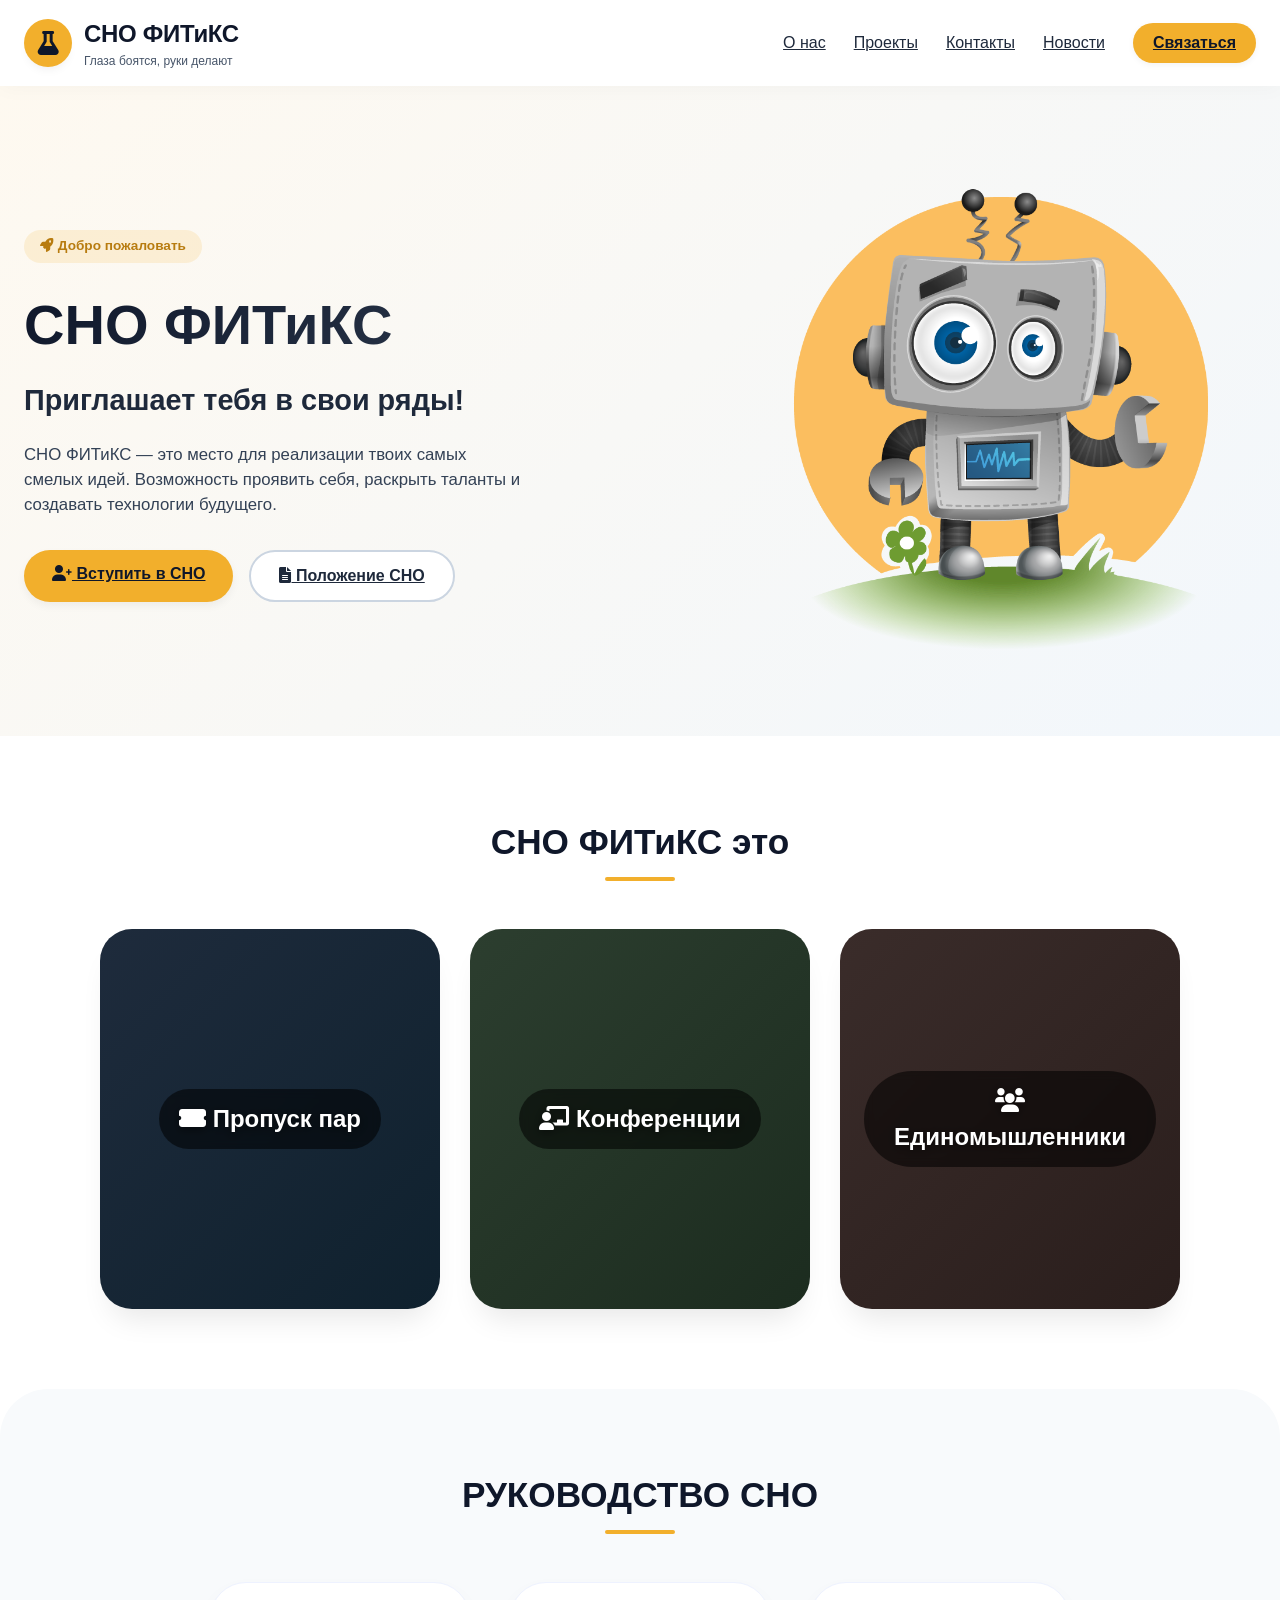
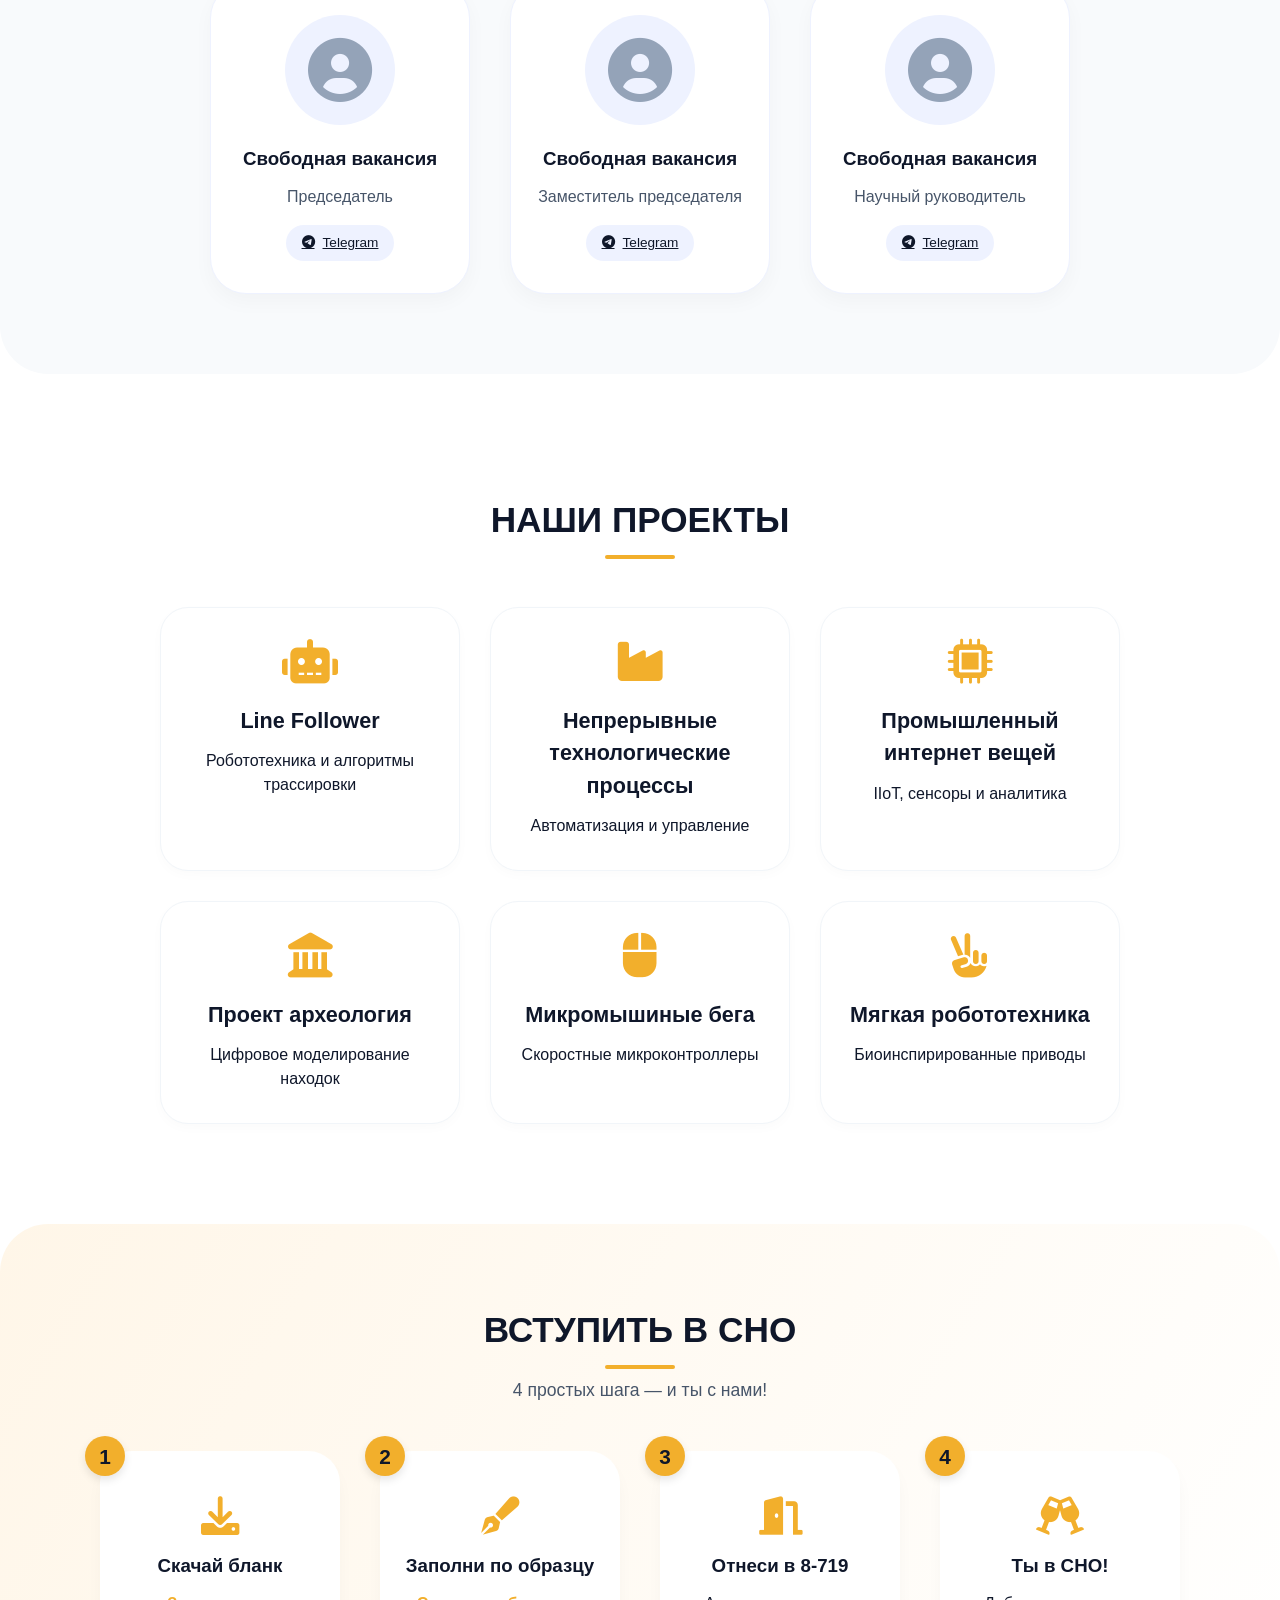
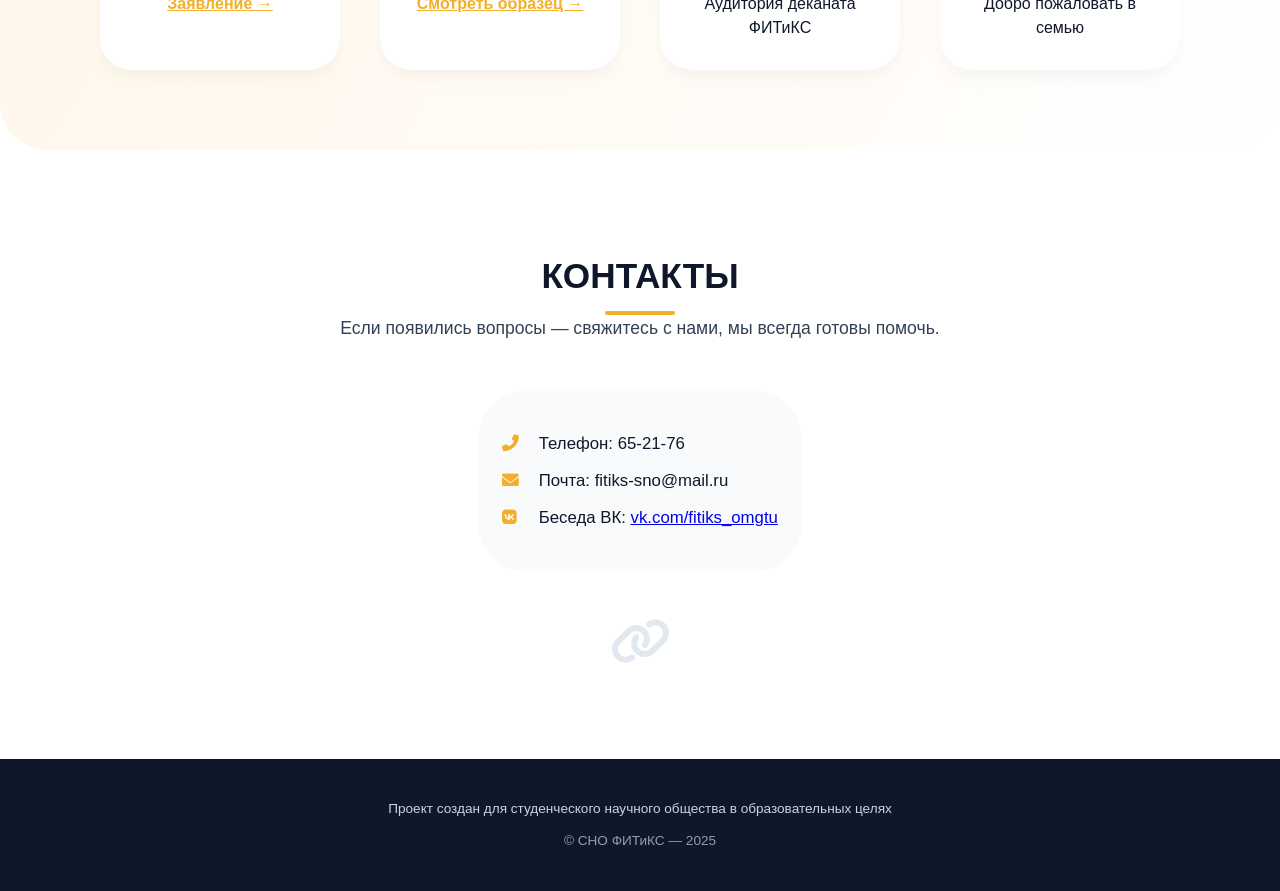
==== commit 73dacaa2: "Update index.html" ====
--- a/index.html
+++ b/index.html
@@ -52,7 +52,7 @@
                 </div>
             </div>
             <div class="hero-image">
-                <img src="https://cdn-icons-png.flaticon.com/512/2933/2933244.png" alt="Робот-учёный" loading="lazy">
+                <img src="./img/Subheader/robot.png" alt="Робот-учёный" loading="lazy">
             </div>
         </div>
     </section>
--- a/style.css
+++ b/style.css
@@ -0,0 +1,629 @@
+/* ----- RESET & GLOBAL ----- */
+* {
+    margin: 0;
+    padding: 0;
+    box-sizing: border-box;
+}
+
+html {
+    scroll-behavior: smooth;
+}
+
+body {
+    font-family: 'Inter', sans-serif;
+    background: #ffffff;
+    color: #0f172a;
+    line-height: 1.5;
+    overflow-x: hidden;
+}
+
+.container {
+    max-width: 1280px;
+    margin: 0 auto;
+    padding: 0 24px;
+}
+
+.wrapper {
+    display: flex;
+    flex-direction: column;
+    min-height: 100vh;
+}
+
+/* ----- HEADER (sticky + burger) ----- */
+.header {
+    position: sticky;
+    top: 0;
+    z-index: 1000;
+    background: rgba(255, 255, 255, 0.96);
+    backdrop-filter: blur(8px);
+    box-shadow: 0 2px 20px rgba(0, 0, 0, 0.03);
+    padding: 16px 0;
+}
+
+.header .container {
+    display: flex;
+    align-items: center;
+    justify-content: space-between;
+}
+
+.logo-wrapper {
+    display: flex;
+    align-items: center;
+    gap: 12px;
+}
+
+.logo-icon {
+    background: #f2af2c;
+    width: 48px;
+    height: 48px;
+    border-radius: 30px;
+    display: flex;
+    align-items: center;
+    justify-content: center;
+    font-size: 24px;
+    color: #0f172a;
+    box-shadow: 0 6px 12px -6px rgba(0, 0, 0, 0.1);
+}
+
+.logo-text h1 {
+    font-size: 1.5rem;
+    font-weight: 700;
+    letter-spacing: -0.3px;
+}
+
+.logo-text p {
+    font-size: 0.75rem;
+    font-weight: 500;
+    color: #475569;
+}
+
+.nav-menu {
+    display: flex;
+    gap: 28px;
+    align-items: center;
+}
+
+.nav-link {
+    font-weight: 500;
+    color: #1e293b;
+    font-size: 1rem;
+    transition: 0.2s;
+}
+
+.nav-link:hover {
+    color: #f2af2c;
+}
+
+.nav-link.cta {
+    background: #f2af2c;
+    padding: 8px 20px;
+    border-radius: 40px;
+    color: #0f172a;
+    font-weight: 600;
+    box-shadow: 0 2px 6px rgba(0, 0, 0, 0.05);
+}
+
+.nav-link.cta:hover {
+    background: #e09d1a;
+    transform: translateY(-2px);
+}
+
+/* burger */
+.burger {
+    display: none;
+    flex-direction: column;
+    cursor: pointer;
+    gap: 5px;
+}
+
+.burger span {
+    width: 26px;
+    height: 2.5px;
+    background: #0f172a;
+    border-radius: 4px;
+    transition: 0.2s;
+}
+
+/* hero */
+.hero {
+    background: linear-gradient(135deg, #fef9f0 0%, #f2f7fc 100%);
+    padding: 60px 0 50px;
+}
+
+.hero-grid {
+    display: flex;
+    align-items: center;
+    gap: 48px;
+    flex-wrap: wrap;
+}
+
+.hero-content {
+    flex: 1.2;
+}
+
+.hero-badge {
+    background: rgba(242, 175, 44, 0.15);
+    display: inline-block;
+    padding: 6px 16px;
+    border-radius: 40px;
+    font-size: 0.85rem;
+    font-weight: 600;
+    color: #b87c10;
+    margin-bottom: 20px;
+}
+
+.hero-content h1 {
+    font-size: 3.5rem;
+    font-weight: 800;
+    background: linear-gradient(135deg, #0f172a, #334155);
+    -webkit-background-clip: text;
+    background-clip: text;
+    color: transparent;
+    margin-bottom: 12px;
+}
+
+.hero-content h2 {
+    font-size: 1.8rem;
+    font-weight: 600;
+    margin-bottom: 20px;
+    color: #1e293b;
+}
+
+.hero-text {
+    max-width: 500px;
+    color: #334155;
+    margin-bottom: 32px;
+    font-size: 1.05rem;
+}
+
+.btn-group {
+    display: flex;
+    flex-wrap: wrap;
+    gap: 16px;
+}
+
+.btn {
+    display: inline-block;
+    padding: 12px 28px;
+    border-radius: 40px;
+    font-weight: 600;
+    transition: 0.2s;
+}
+
+.btn-primary {
+    background: #f2af2c;
+    color: #0f172a;
+    box-shadow: 0 4px 8px rgba(0, 0, 0, 0.05);
+}
+
+.btn-primary:hover {
+    background: #e09d1a;
+    transform: translateY(-3px);
+    box-shadow: 0 12px 20px -8px rgba(242, 175, 44, 0.4);
+}
+
+.btn-outline {
+    border: 2px solid #cbd5e1;
+    color: #1e293b;
+    background: white;
+}
+
+.btn-outline:hover {
+    border-color: #f2af2c;
+    background: rgba(242, 175, 44, 0.05);
+}
+
+.hero-image {
+    flex: 0.9;
+    text-align: center;
+}
+
+.hero-image img {
+    max-width: 100%;
+    filter: drop-shadow(0 20px 25px -12px rgba(0, 0, 0, 0.15));
+}
+
+/* section titles */
+.section {
+    padding: 80px 0;
+}
+
+.section-wrap {
+    text-align: center;
+    margin-bottom: 48px;
+}
+
+.section-title {
+    font-size: 2.2rem;
+    font-weight: 700;
+    display: inline-block;
+    padding-bottom: 12px;
+    position: relative;
+}
+
+.section-title::after {
+    content: '';
+    position: absolute;
+    bottom: 0;
+    left: 50%;
+    transform: translateX(-50%);
+    width: 70px;
+    height: 4px;
+    background: #f2af2c;
+    border-radius: 4px;
+}
+
+/* flip cards */
+.cards-grid {
+    display: flex;
+    flex-wrap: wrap;
+    gap: 30px;
+    justify-content: center;
+}
+
+.flip-card {
+    background-color: transparent;
+    width: 100%;
+    max-width: 340px;
+    height: 380px;
+    perspective: 1200px;
+    cursor: pointer;
+}
+
+.flip-inner {
+    position: relative;
+    width: 100%;
+    height: 100%;
+    transition: transform 0.5s cubic-bezier(0.23, 1, 0.32, 1);
+    transform-style: preserve-3d;
+    border-radius: 32px;
+}
+
+.flip-card:hover .flip-inner {
+    transform: rotateY(180deg);
+}
+
+.flip-front, .flip-back {
+    position: absolute;
+    width: 100%;
+    height: 100%;
+    backface-visibility: hidden;
+    border-radius: 32px;
+    display: flex;
+    flex-direction: column;
+    align-items: center;
+    justify-content: center;
+    text-align: center;
+    padding: 24px;
+    box-shadow: 0 20px 30px -12px rgba(0, 0, 0, 0.1);
+}
+
+.flip-front {
+    background-size: cover;
+    background-position: center;
+    color: white;
+    font-weight: 700;
+    font-size: 1.5rem;
+    text-shadow: 0 2px 10px rgba(0, 0, 0, 0.5);
+}
+
+.flip-front span {
+    background: rgba(0, 0, 0, 0.55);
+    padding: 12px 20px;
+    border-radius: 48px;
+    backdrop-filter: blur(4px);
+}
+
+.flip-back {
+    background: linear-gradient(145deg, #ffffff, #fef7e8);
+    transform: rotateY(180deg);
+    color: #1e293b;
+    gap: 12px;
+}
+
+.flip-back i {
+    font-size: 2.5rem;
+    color: #f2af2c;
+    margin-bottom: 8px;
+}
+
+/* guide section */
+.guide-section {
+    background: #f8fafc;
+    border-radius: 48px;
+    margin: 0 0 40px 0;
+}
+
+.guide-grid {
+    display: flex;
+    flex-wrap: wrap;
+    gap: 40px;
+    justify-content: center;
+}
+
+.guide-card {
+    background: white;
+    border-radius: 36px;
+    padding: 32px 20px;
+    text-align: center;
+    width: 260px;
+    transition: 0.25s;
+    box-shadow: 0 8px 20px rgba(0, 0, 0, 0.03);
+    border: 1px solid #eef2ff;
+}
+
+.guide-card:hover {
+    transform: translateY(-8px);
+    box-shadow: 0 20px 30px -12px rgba(0, 0, 0, 0.1);
+}
+
+.avatar-placeholder {
+    width: 110px;
+    height: 110px;
+    background: #eef2ff;
+    border-radius: 100%;
+    margin: 0 auto 20px;
+    display: flex;
+    align-items: center;
+    justify-content: center;
+    color: #94a3b8;
+}
+
+.guide-role {
+    font-weight: 500;
+    margin: 12px 0 16px;
+    color: #475569;
+}
+
+.guide-contact {
+    display: inline-flex;
+    align-items: center;
+    gap: 8px;
+    background: #eef2ff;
+    padding: 8px 16px;
+    border-radius: 40px;
+    color: #0f172a;
+    font-size: 0.85rem;
+    font-weight: 500;
+}
+
+.guide-contact:hover {
+    background: #f2af2c;
+    color: white;
+}
+
+/* projects grid */
+.projects-grid {
+    display: flex;
+    flex-wrap: wrap;
+    gap: 30px;
+    justify-content: center;
+}
+
+.project-card {
+    background: white;
+    border-radius: 28px;
+    padding: 32px 20px;
+    width: 300px;
+    text-align: center;
+    transition: 0.25s;
+    border: 1px solid #f1f5f9;
+    box-shadow: 0 4px 12px rgba(0, 0, 0, 0.02);
+}
+
+.project-card i {
+    font-size: 2.8rem;
+    color: #f2af2c;
+    margin-bottom: 20px;
+}
+
+.project-card h3 {
+    font-size: 1.35rem;
+    margin-bottom: 12px;
+}
+
+.project-card:hover {
+    transform: translateY(-6px);
+    box-shadow: 0 20px 25px -12px rgba(0, 0, 0, 0.1);
+    border-color: #f2af2c30;
+}
+
+/* steps to join */
+.join-steps {
+    background: linear-gradient(120deg, #fff6e8, #ffffff);
+    border-radius: 48px;
+    margin: 20px 0;
+}
+
+.steps-sub {
+    text-align: center;
+    font-size: 1.1rem;
+    color: #475569;
+    margin-top: 8px;
+}
+
+.steps-container {
+    display: flex;
+    flex-wrap: wrap;
+    justify-content: center;
+    gap: 40px;
+    margin-top: 40px;
+}
+
+.step-item {
+    background: white;
+    border-radius: 32px;
+    padding: 30px 20px;
+    text-align: center;
+    width: 240px;
+    position: relative;
+    box-shadow: 0 10px 20px -5px rgba(0, 0, 0, 0.05);
+    transition: 0.2s;
+}
+
+.step-number {
+    position: absolute;
+    top: -15px;
+    left: -15px;
+    background: #f2af2c;
+    width: 40px;
+    height: 40px;
+    border-radius: 40px;
+    display: flex;
+    align-items: center;
+    justify-content: center;
+    font-weight: 800;
+    font-size: 1.3rem;
+    color: #0f172a;
+    box-shadow: 0 4px 8px rgba(0, 0, 0, 0.1);
+}
+
+.step-item i {
+    font-size: 2.4rem;
+    color: #f2af2c;
+    margin: 16px 0;
+}
+
+.step-item h3 {
+    margin-bottom: 12px;
+}
+
+.step-link {
+    color: #f2af2c;
+    font-weight: 600;
+    border-bottom: 2px solid transparent;
+}
+
+.step-link:hover {
+    border-bottom-color: #f2af2c;
+}
+
+/* contact */
+.contact-container {
+    text-align: center;
+}
+
+.contact-text {
+    font-size: 1.1rem;
+    margin-bottom: 30px;
+    color: #334155;
+}
+
+.contact-details {
+    background: #f8fafc;
+    border-radius: 48px;
+    padding: 28px 24px;
+    display: inline-block;
+    text-align: left;
+    margin-top: 20px;
+}
+
+.contact-details p {
+    margin: 12px 0;
+    font-size: 1.05rem;
+}
+
+.contact-details i {
+    width: 32px;
+    color: #f2af2c;
+}
+
+.contact-icon {
+    margin-top: 36px;
+    font-size: 3rem;
+    color: #e2e8f0;
+}
+
+/* footer */
+.footer {
+    background: #0f172a;
+    color: #cbd5e1;
+    padding: 40px 0;
+    text-align: center;
+    margin-top: auto;
+}
+
+.footer-content p {
+    font-size: 0.85rem;
+}
+
+.footer-copy {
+    margin-top: 12px;
+    opacity: 0.7;
+}
+
+/* ----- АДАПТИВ (mobile) ----- */
+@media screen and (max-width: 992px) {
+    .hero-content h1 { font-size: 2.8rem; }
+    .hero-content h2 { font-size: 1.5rem; }
+}
+
+@media screen and (max-width: 768px) {
+    .burger {
+        display: flex;
+    }
+    .nav-menu {
+        position: fixed;
+        top: 80px;
+        left: -100%;
+        flex-direction: column;
+        background: white;
+        width: 80%;
+        height: calc(100vh - 80px);
+        padding: 40px 20px;
+        gap: 32px;
+        box-shadow: 4px 0 20px rgba(0, 0, 0, 0.05);
+        transition: 0.3s;
+        backdrop-filter: blur(0);
+        z-index: 999;
+    }
+    .nav-menu.active {
+        left: 0;
+    }
+    .burger.active span:nth-child(1) {
+        transform: rotate(45deg) translate(5px, 5px);
+    }
+    .burger.active span:nth-child(2) {
+        opacity: 0;
+    }
+    .burger.active span:nth-child(3) {
+        transform: rotate(-45deg) translate(5px, -5px);
+    }
+    .hero-grid {
+        flex-direction: column;
+        text-align: center;
+    }
+    .hero-text {
+        margin-left: auto;
+        margin-right: auto;
+    }
+    .btn-group {
+        justify-content: center;
+    }
+    .section {
+        padding: 60px 0;
+    }
+    .section-title {
+        font-size: 1.8rem;
+    }
+}
+
+@media screen and (max-width: 576px) {
+    .container {
+        padding: 0 20px;
+    }
+    .flip-card {
+        max-width: 280px;
+        height: 340px;
+    }
+    .project-card {
+        width: 100%;
+    }
+    .steps-container {
+        gap: 24px;
+    }
+    .step-item {
+        width: 100%;
+        max-width: 260px;
+    }
+}
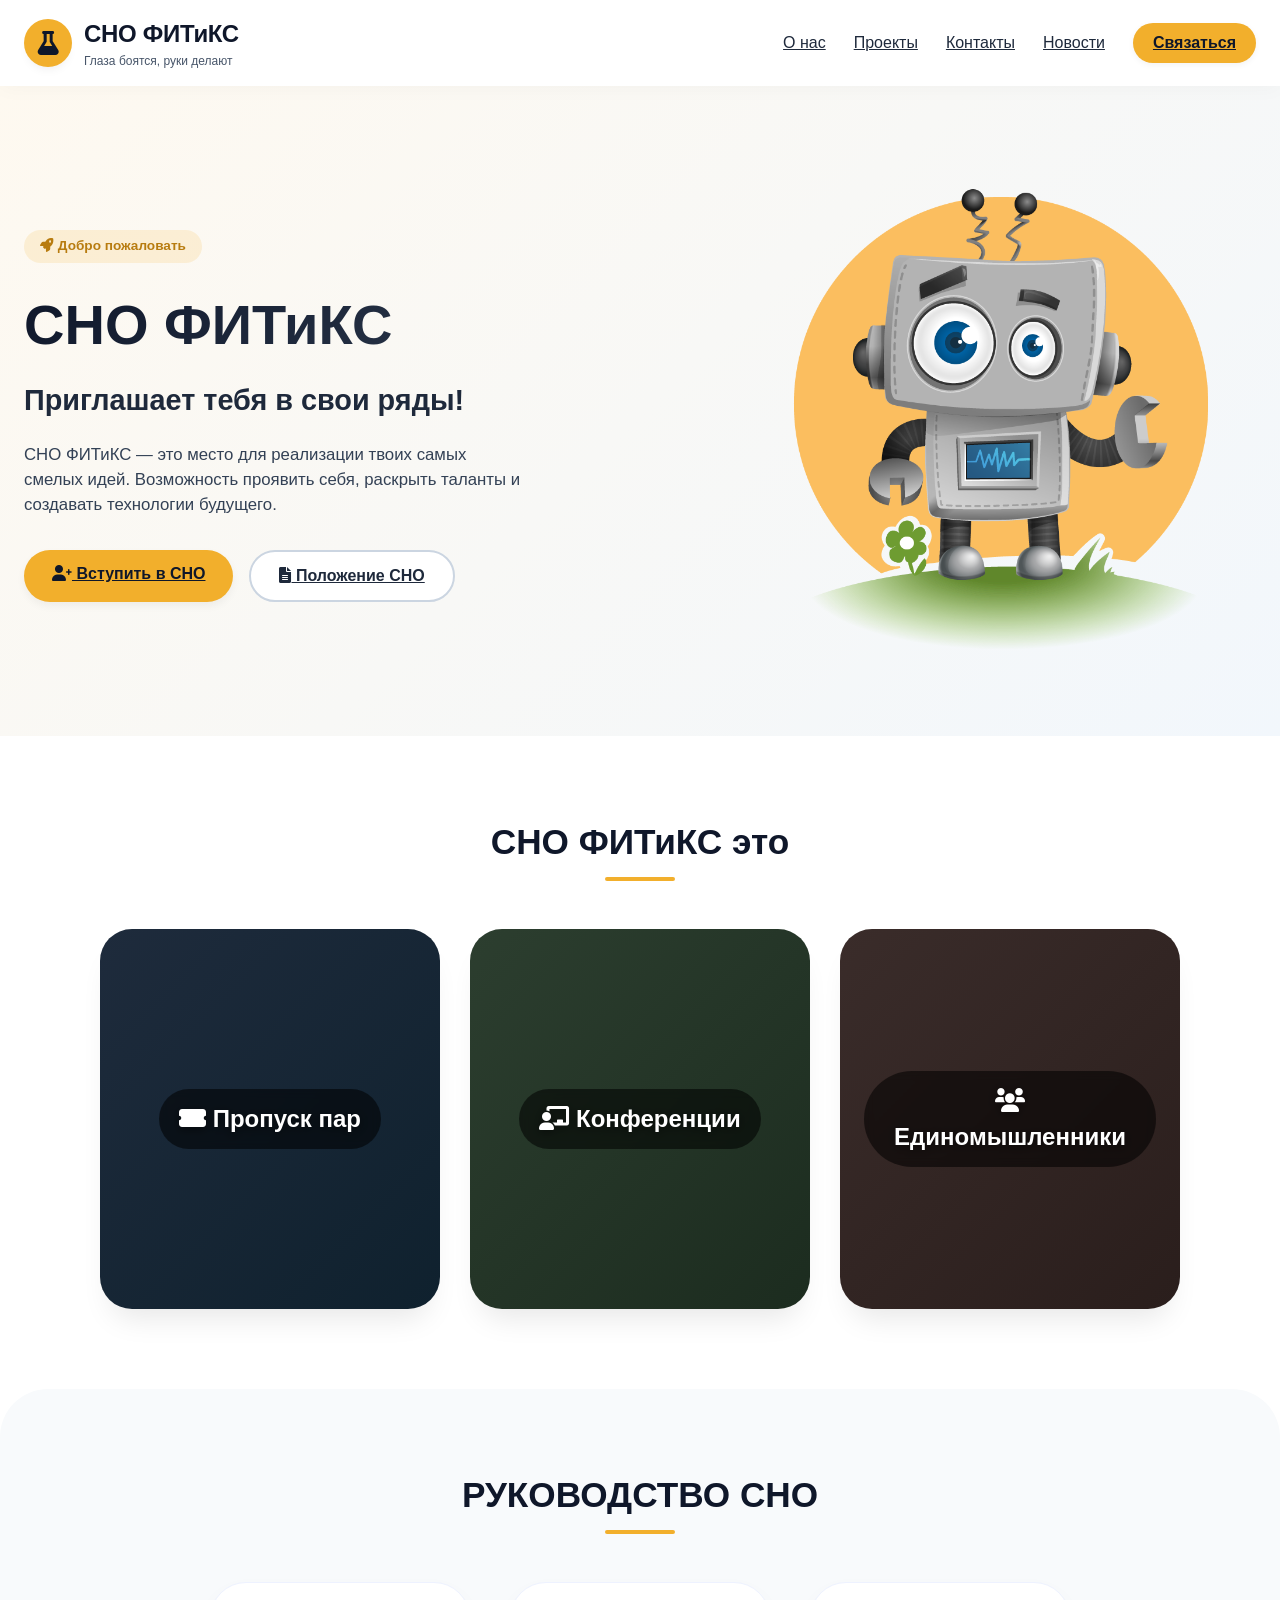
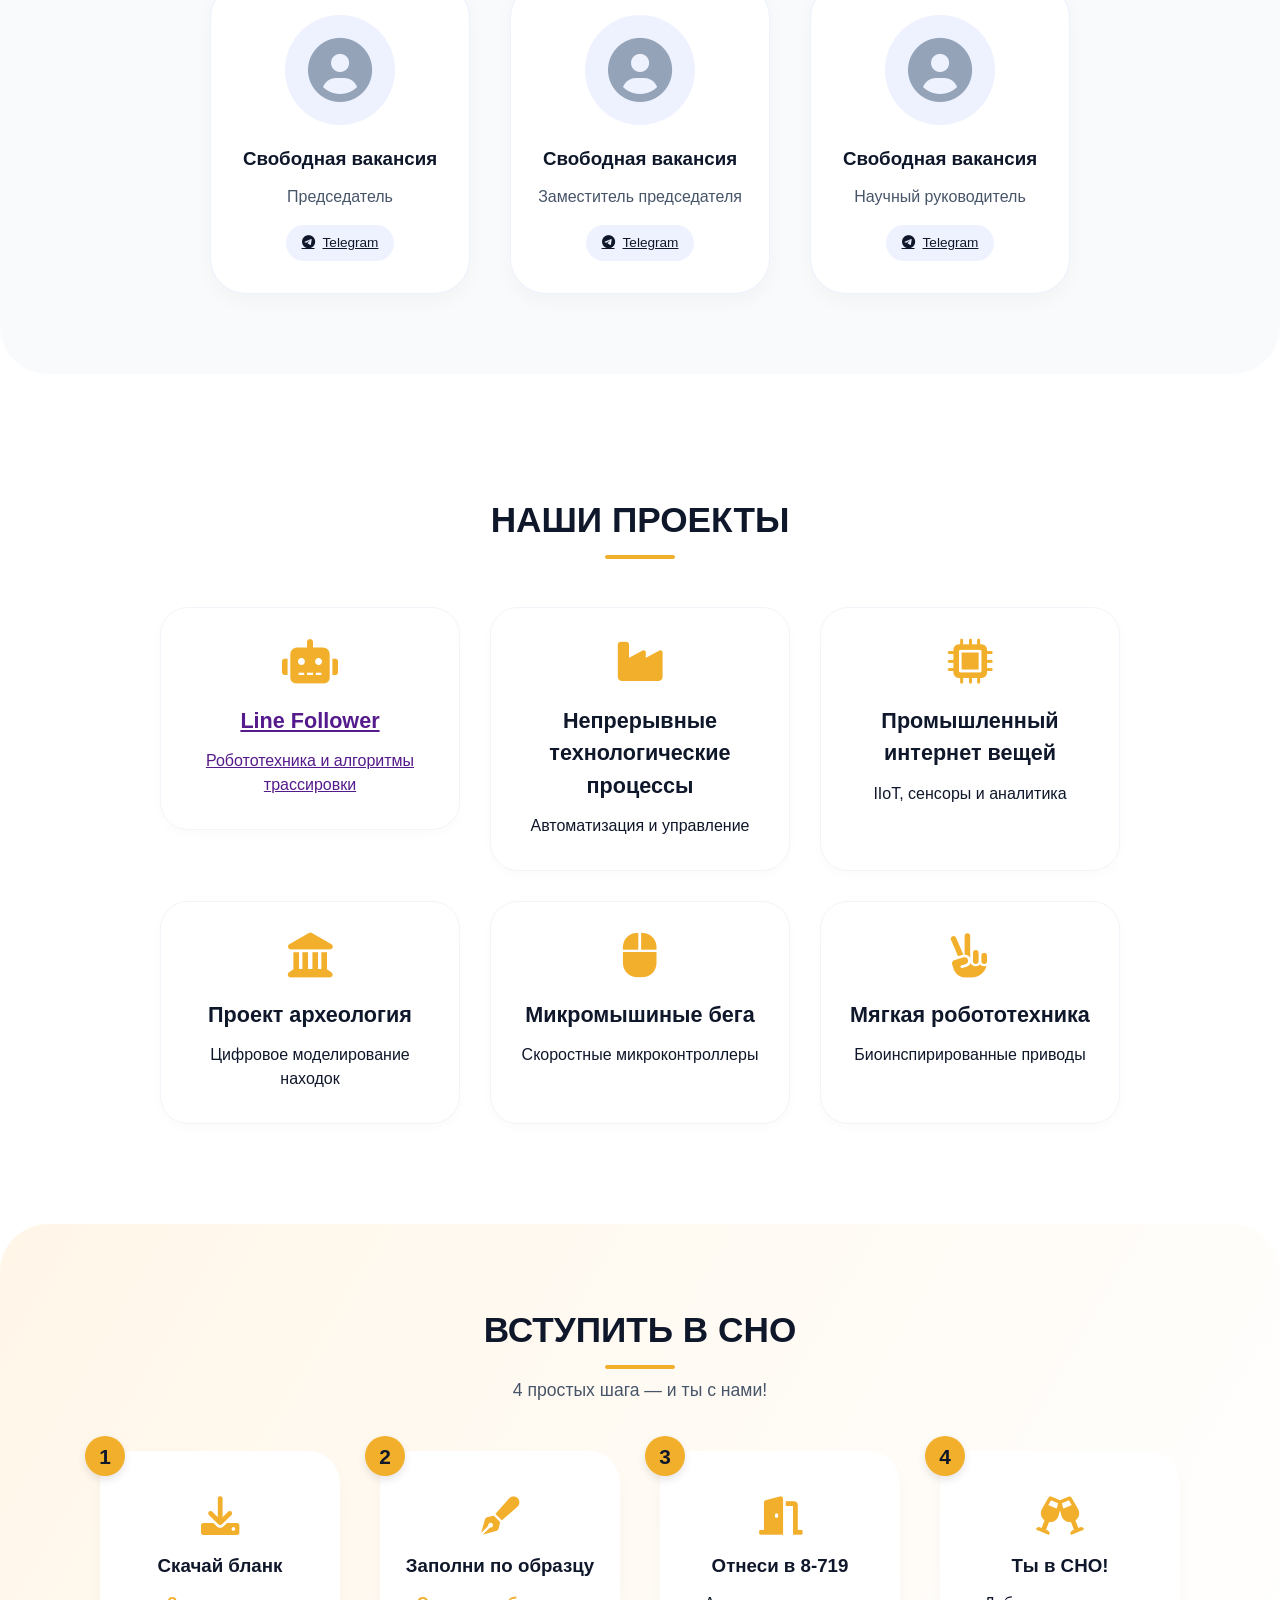
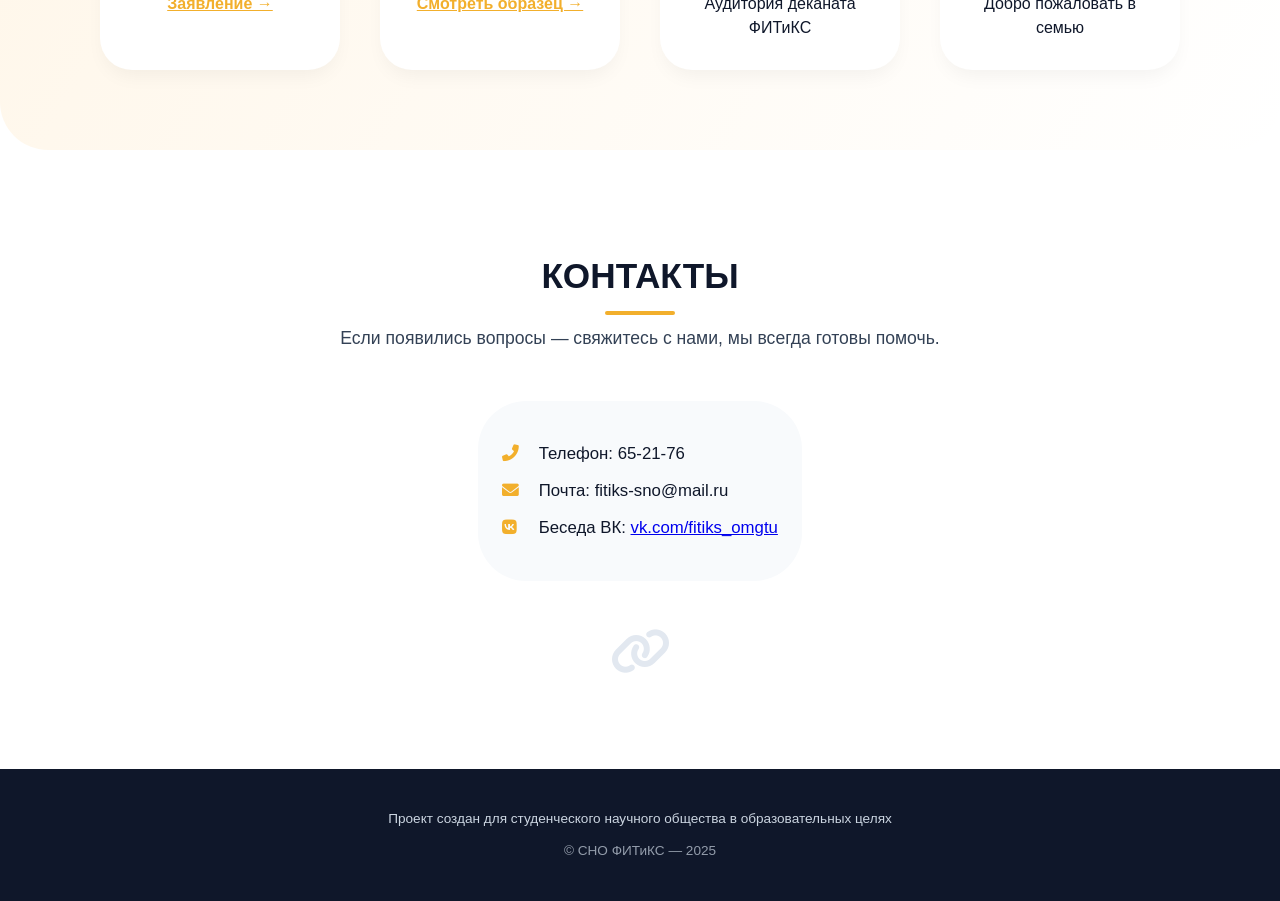
==== commit 13f8a758: "Update index.html" ====
--- a/index.html
+++ b/index.html
@@ -143,7 +143,7 @@
                 <h2 class="section-title">НАШИ ПРОЕКТЫ</h2>
             </div>
             <div class="projects-grid">
-                <div class="project-card"><i class="fas fa-robot"></i><h3>Line Follower</h3><p>Робототехника и алгоритмы трассировки</p></div>
+                <a href=""><div class="project-card"><i class="fas fa-robot"></i><h3>Line Follower</h3><p>Робототехника и алгоритмы трассировки</p></div></a>
                 <div class="project-card"><i class="fas fa-industry"></i><h3>Непрерывные технологические процессы</h3><p>Автоматизация и управление</p></div>
                 <div class="project-card"><i class="fas fa-microchip"></i><h3>Промышленный интернет вещей</h3><p>IIoT, сенсоры и аналитика</p></div>
                 <div class="project-card"><i class="fas fa-landmark"></i><h3>Проект археология</h3><p>Цифровое моделирование находок</p></div>
--- a/style.css
+++ b/style.css
@@ -507,6 +507,7 @@
     font-size: 1.1rem;
     margin-bottom: 30px;
     color: #334155;
+    padding-top: 10px;
 }
 
 .contact-details {
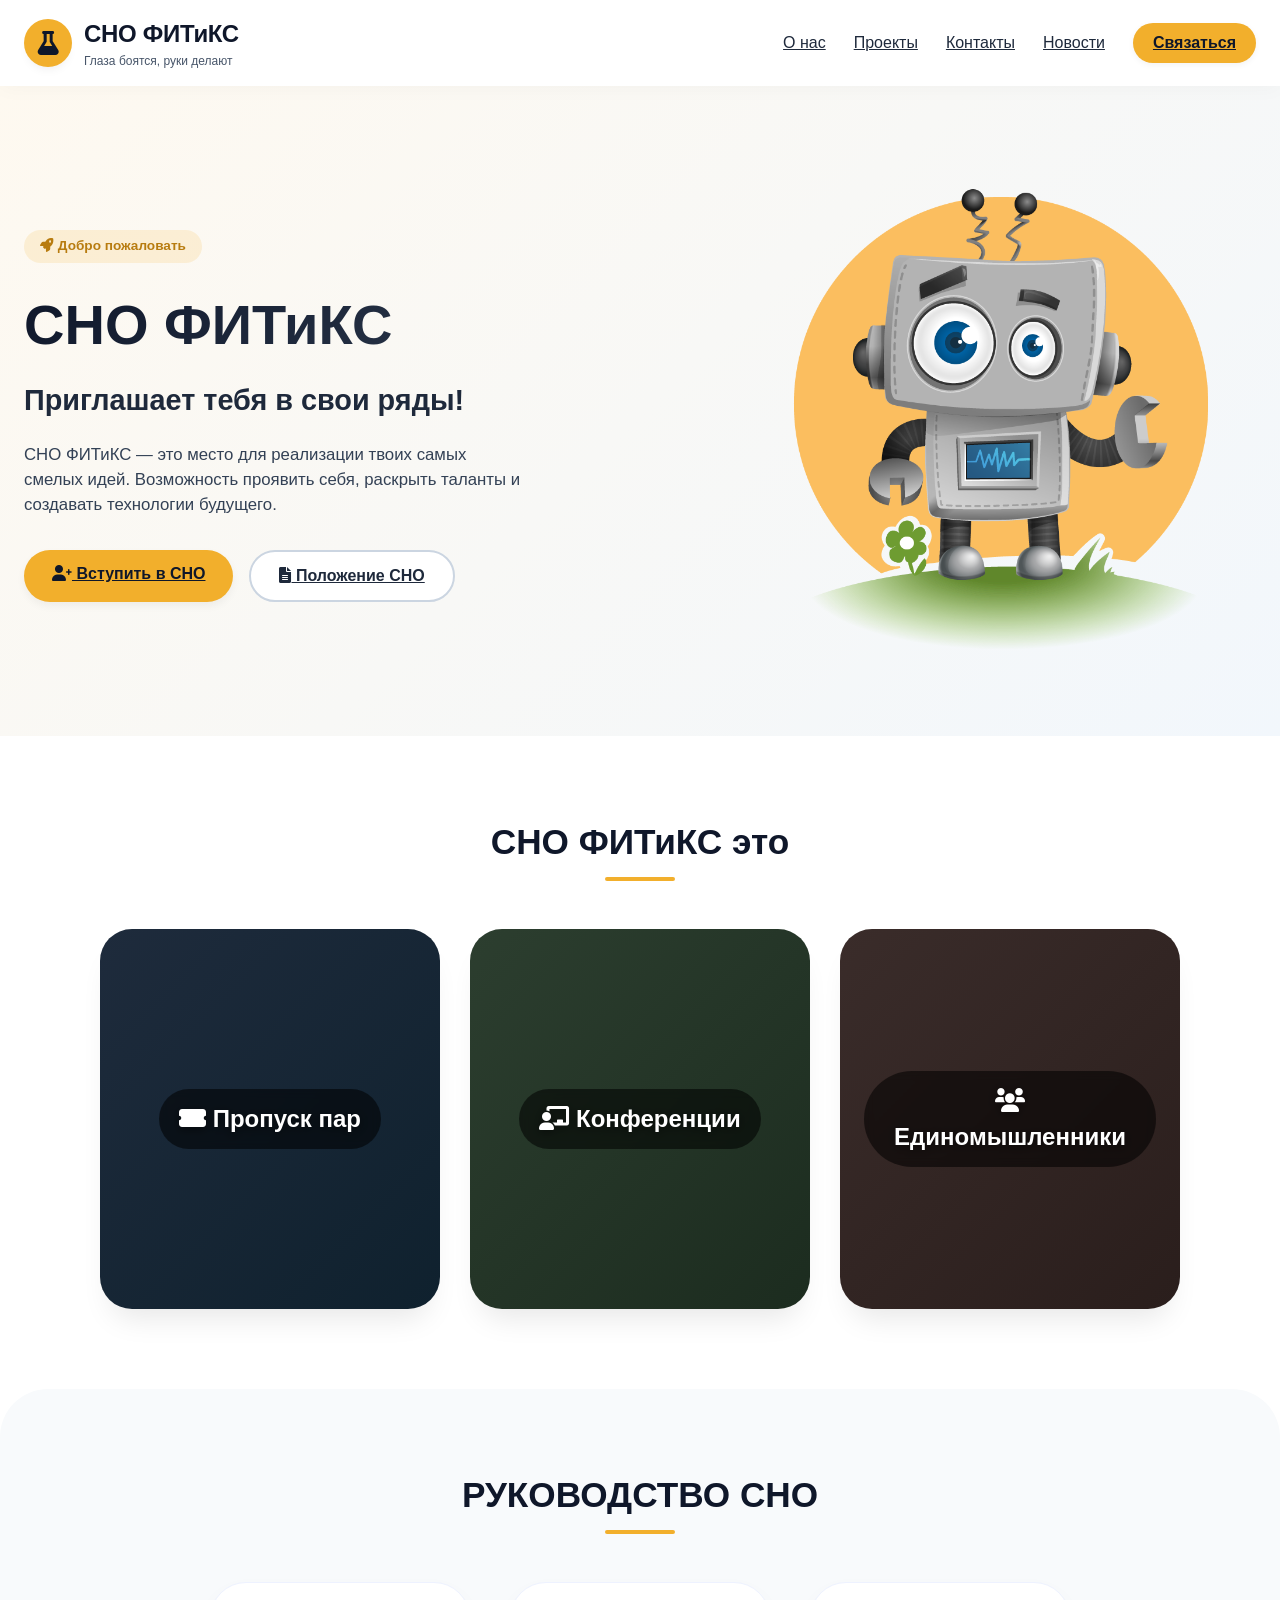
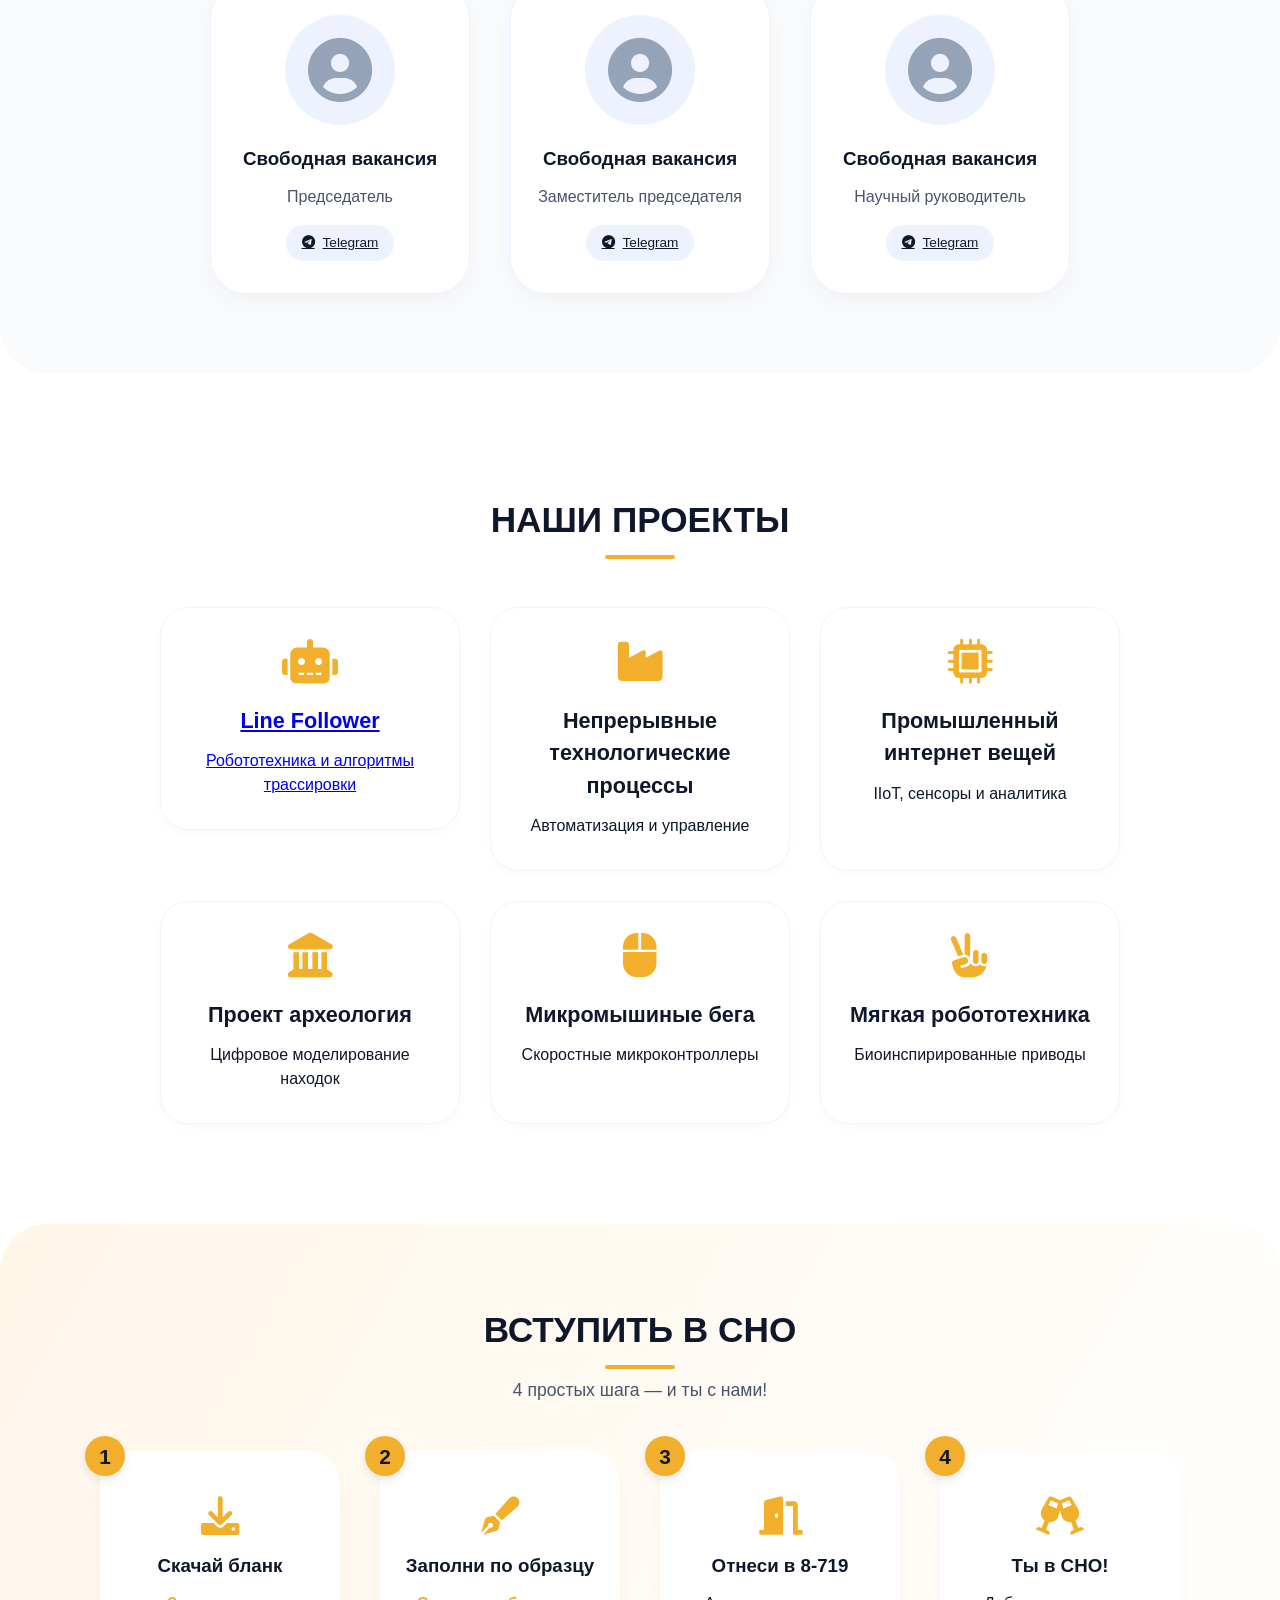
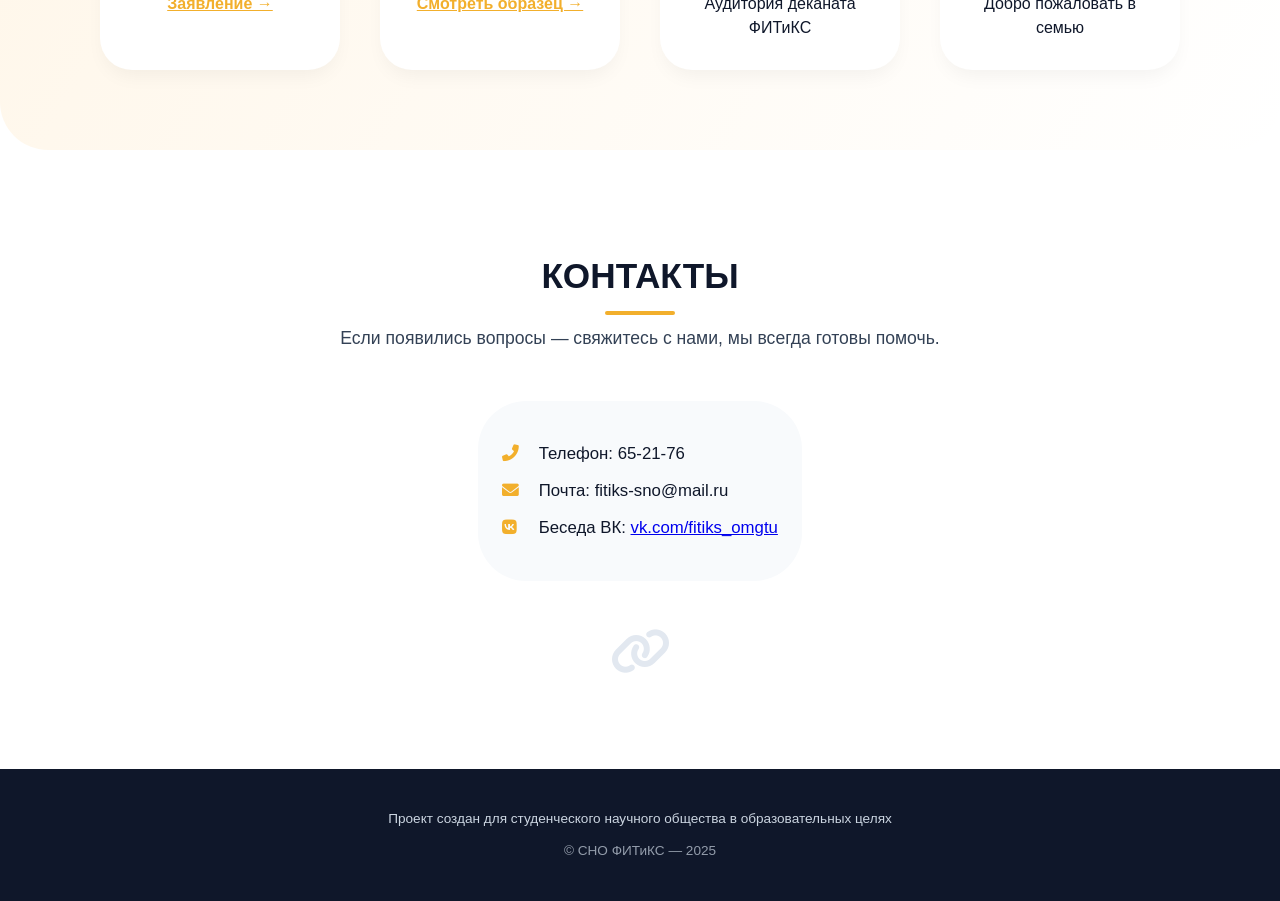
==== commit a918fc43: "Update index.html" ====
--- a/index.html
+++ b/index.html
@@ -143,7 +143,7 @@
                 <h2 class="section-title">НАШИ ПРОЕКТЫ</h2>
             </div>
             <div class="projects-grid">
-                <a href=""><div class="project-card"><i class="fas fa-robot"></i><h3>Line Follower</h3><p>Робототехника и алгоритмы трассировки</p></div></a>
+                <a href="./robot-doc.html"><div class="project-card"><i class="fas fa-robot"></i><h3>Line Follower</h3><p>Робототехника и алгоритмы трассировки</p></div></a>
                 <div class="project-card"><i class="fas fa-industry"></i><h3>Непрерывные технологические процессы</h3><p>Автоматизация и управление</p></div>
                 <div class="project-card"><i class="fas fa-microchip"></i><h3>Промышленный интернет вещей</h3><p>IIoT, сенсоры и аналитика</p></div>
                 <div class="project-card"><i class="fas fa-landmark"></i><h3>Проект археология</h3><p>Цифровое моделирование находок</p></div>
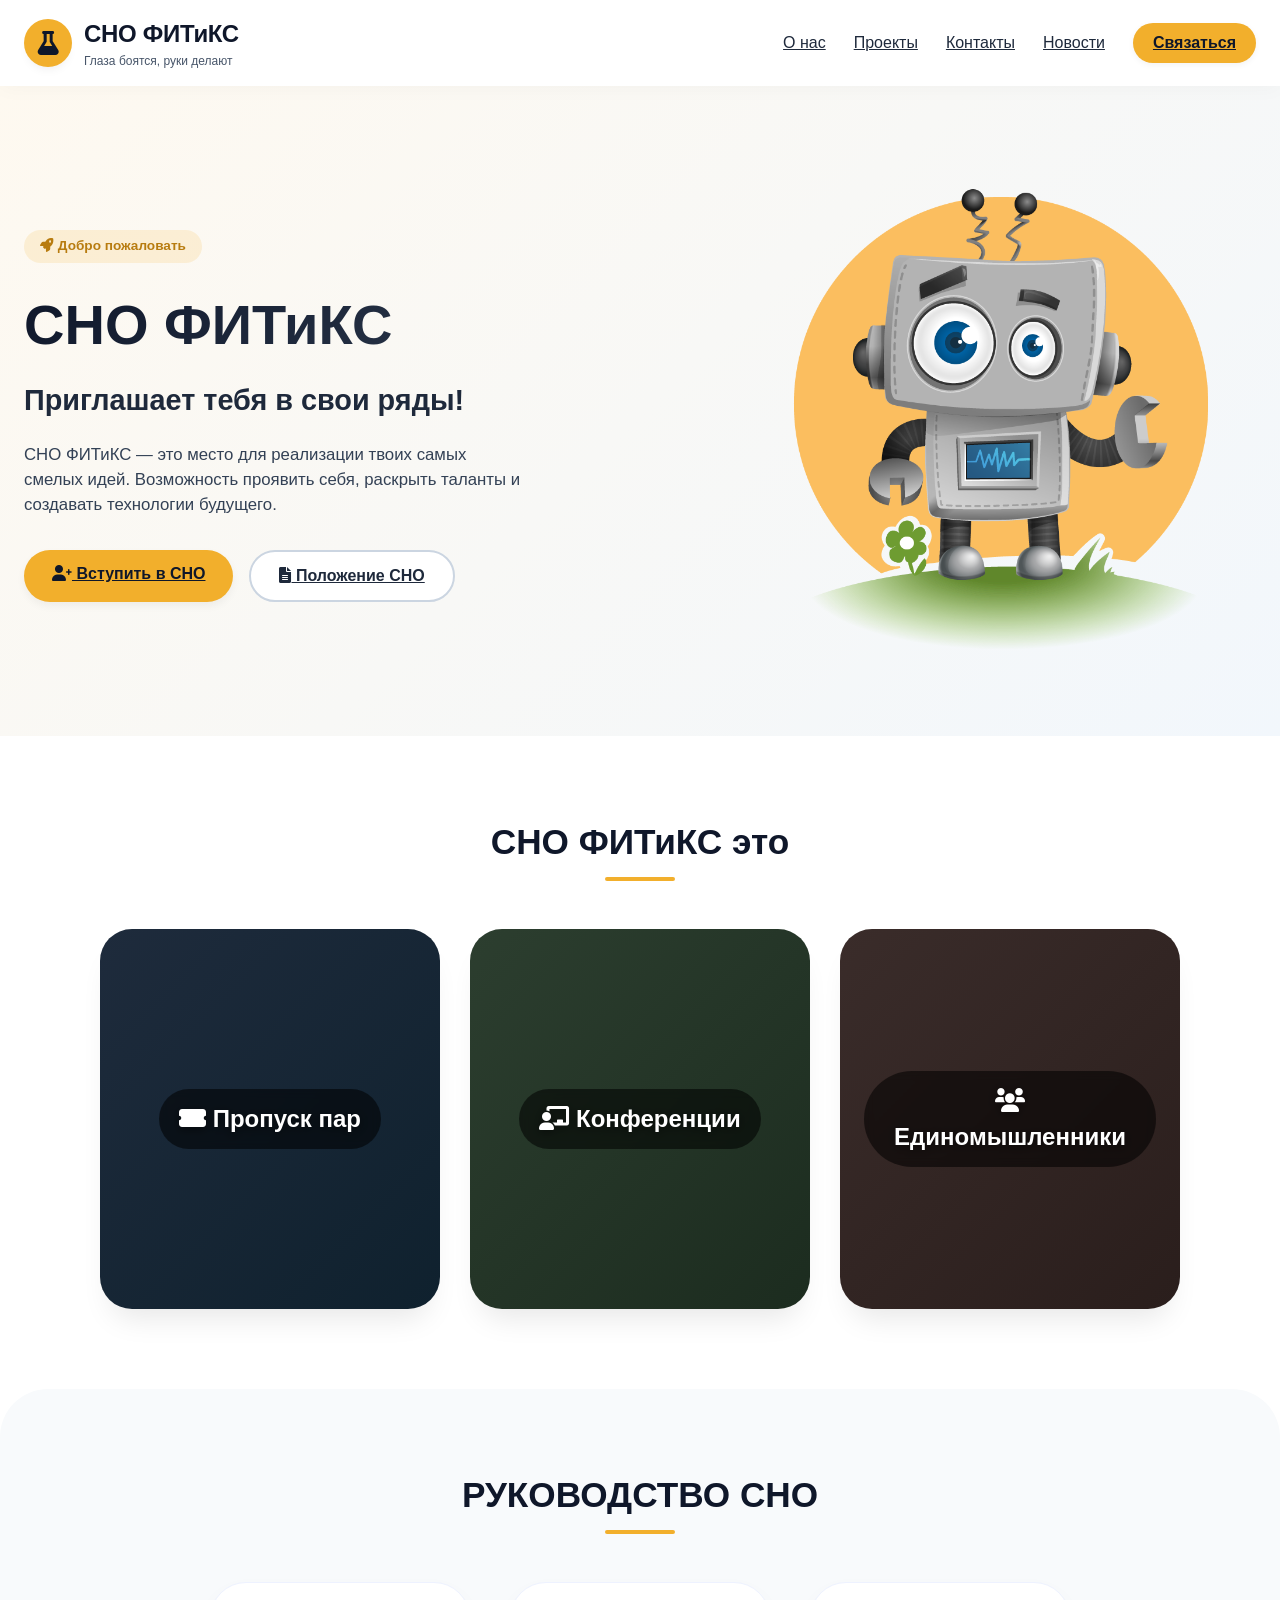
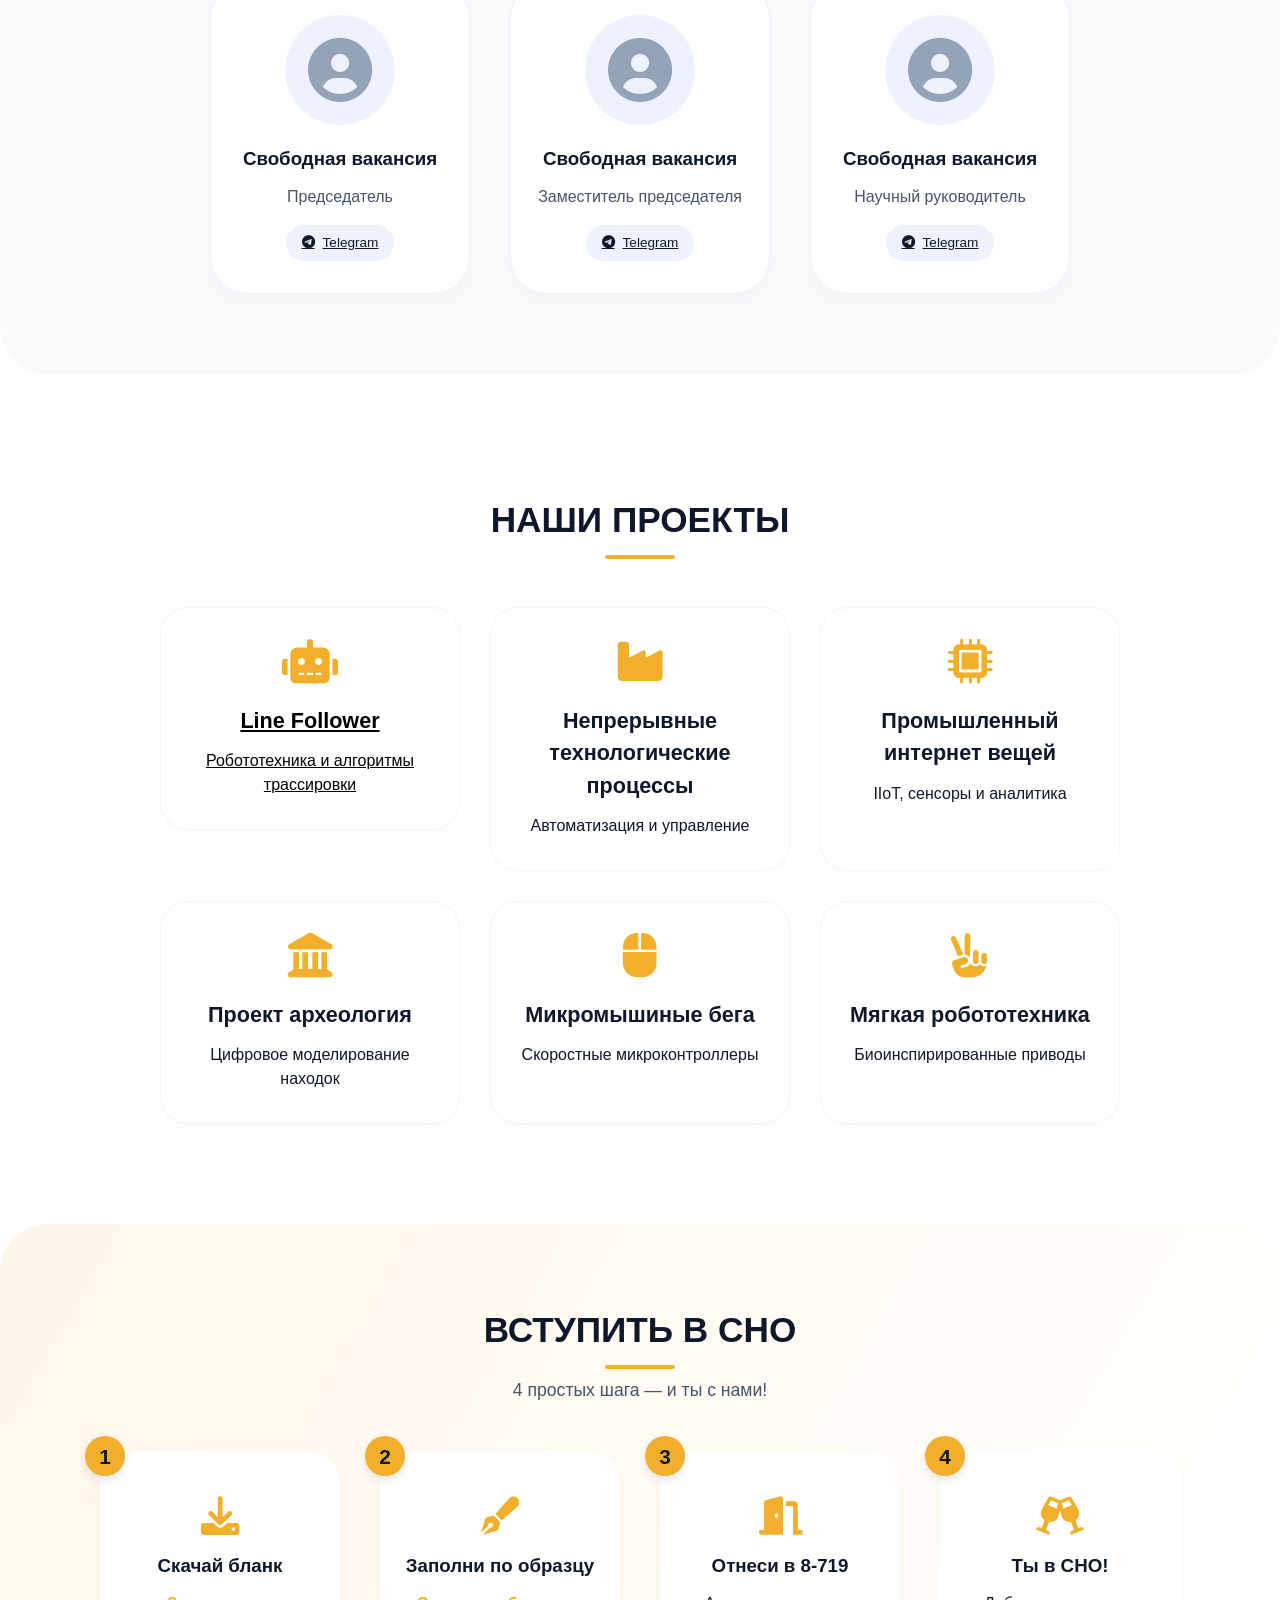
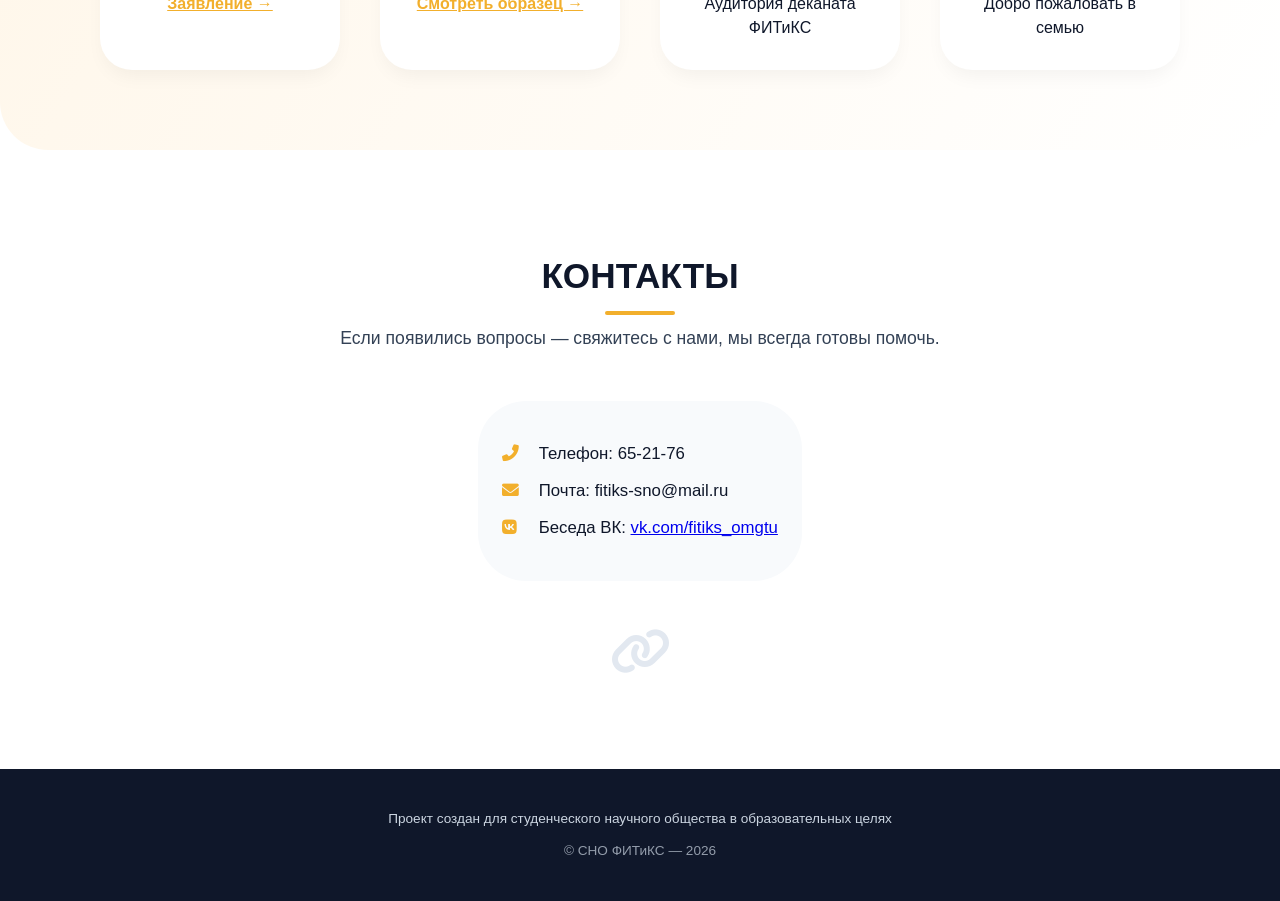
==== commit 9b2b0187: "Update index.html" ====
--- a/index.html
+++ b/index.html
@@ -143,7 +143,7 @@
                 <h2 class="section-title">НАШИ ПРОЕКТЫ</h2>
             </div>
             <div class="projects-grid">
-                <a href="./robot-doc.html"><div class="project-card"><i class="fas fa-robot"></i><h3>Line Follower</h3><p>Робототехника и алгоритмы трассировки</p></div></a>
+                <a href="robot-doc.html" class="project-card_a"><div class="project-card"><i class="fas fa-robot"></i><h3>Line Follower</h3><p>Робототехника и алгоритмы трассировки</p></div></a>
                 <div class="project-card"><i class="fas fa-industry"></i><h3>Непрерывные технологические процессы</h3><p>Автоматизация и управление</p></div>
                 <div class="project-card"><i class="fas fa-microchip"></i><h3>Промышленный интернет вещей</h3><p>IIoT, сенсоры и аналитика</p></div>
                 <div class="project-card"><i class="fas fa-landmark"></i><h3>Проект археология</h3><p>Цифровое моделирование находок</p></div>
@@ -209,7 +209,7 @@
     <footer class="footer">
         <div class="container footer-content">
             <p>Проект создан для студенческого научного общества в образовательных целях</p>
-            <p class="footer-copy">© СНО ФИТиКС — 2025</p>
+            <p class="footer-copy">© СНО ФИТиКС — 2026</p>
         </div>
     </footer>
 </div>
--- a/style.css
+++ b/style.css
@@ -399,7 +399,9 @@
     gap: 30px;
     justify-content: center;
 }
-
+.project-card_a {
+  color: #000;
+}    
 .project-card {
     background: white;
     border-radius: 28px;
